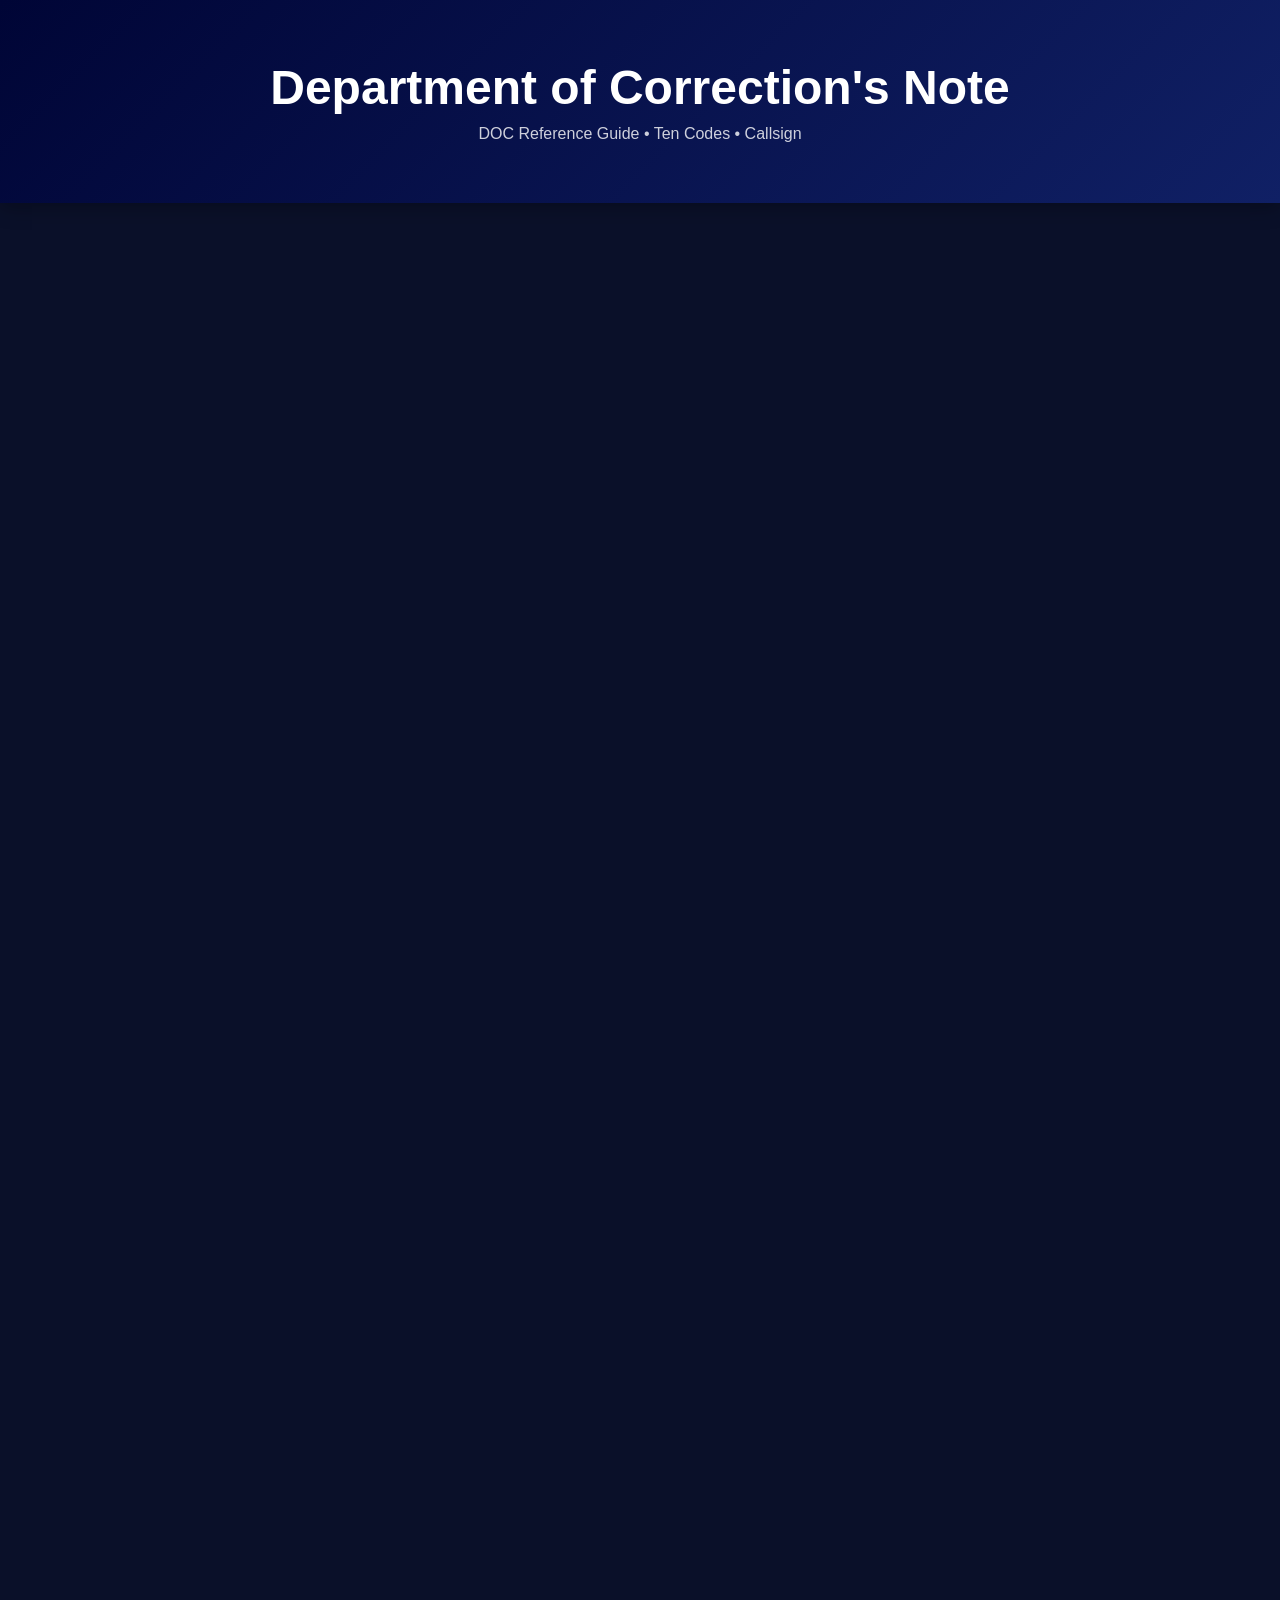
==== index.html @ 2e9ee2c3 "Revise callsigns and add communication guidelines Updated callsigns and added additional information" ====
<!DOCTYPE html>
<html lang="id">
<head>
<meta charset="UTF-8">
<meta name="viewport" content="width=device-width, initial-scale=1.0">
<title>Department of Correction's Note</title>

<link rel="stylesheet" href="style.css">
</head>

<body>

<header>
    <h1>Department of Correction's Note</h1>
    <p class="subtitle">DOC Reference Guide • Ten Codes • Callsign</p>
</header>

<div class="container">

<div class="card">
<h2>Miranda Rights</h2>
<p>"You have the right to remain silent. Anything you say can and will be used against you in the court of law. You have the right to an attorney. If you cannot afford one, one will be provided for you."</p>
</div>

<div class="card">
<h2>Ten Codes</h2>
<div class="grid">
<div class="code">10-1<br>Meet me at __</div>
<div class="code">10-2<br>Good Signal</div>
<div class="code">10-3<br>Stop Transmitting</div>
<div class="code">10-4<br>Roger That (OK)</div>
<div class="code">10-7<br>Out of Service</div>
<div class="code">10-8<br>In Service</div>
<div class="code">10-9<br>Repeat</div>
<div class="code">10-10<br>Fight in Progress</div>
<div class="code">10-12<br>Standby</div>
<div class="code">10-13A<br>Officer Down (Emergency)</div>
<div class="code">10-13B<br>Officer Down (Non-Emergency)</div>
<div class="code">10-14<br>EMS Down</div>
<div class="code">10-18<br>Quickly</div>
<div class="code">10-20<br>Location</div>
<div class="code">10-22<br>Cancel</div>
<div class="code">10-23<br>Arriving on Location</div>
<div class="code">10-28<br>Info Plate</div>
<div class="code">10-29<br>Checking Criminal Records</div>
<div class="code">10-31A<br>Crime in Progress (House Robbery)</div>
<div class="code">10-31B<br>Crime in Progress (Store Robbery)</div>
<div class="code">10-32<br>Man with Firearms</div>
<div class="code">10-34<br>Suspicious Behaviour (Narcotics)</div>
<div class="code">10-37<br>Suspicious Vehicle (Investigation)</div>
<div class="code">10-38<br>Stopping Suspicious Vehicle (Felony)</div>
<div class="code">10-41<br>On Duty</div>
<div class="code">10-42<br>Off Duty</div>
<div class="code">10-45<br>Illegal Hunting</div>
<div class="code">10-47<br>Injured Person</div>
<div class="code">10-50<br>Accident</div>
<div class="code">10-52<br>EMS Needed</div>
<div class="code">10-55<br>Traffic Stop</div>
<div class="code">10-57<br>Chase in Progress</div>
<div class="code">10-60<br>Vehicle Description</div>
<div class="code">10-61<br>Suspect Description</div>
<div class="code">10-70<br>Fire in Progress</div>
<div class="code">10-71<br>Shots Fired</div>
<div class="code">10-74<br>Negative</div>
<div class="code">10-76<br>En Route __</div>
<div class="code">10-77<br>Need Assistance (Not Emergency)</div>
<div class="code">10-78<br>Need Assistance (Emergency)</div>
<div class="code">10-80<br>Officer in Danger, can't respond</div>
<div class="code">10-89<br>Bomb Threat</div>
<div class="code">10-90<br>Robbery in Progress (Bank/Jewel)</div>
<div class="code">10-94<br>Drag Racing in Progress</div>
<div class="code">10-95<br>Prisoner / Subject in Custody</div>
<div class="code">10-97<br>Unauthorized Access</div>
<div class="code">10-98<br>Jailbreak</div>
<div class="code">10-99<br>Clearing Off</div>
</div>
</div>

<div class="card">
<h2>Response Codes</h2>
<ul>
<li>Code 1 — Non-emergency</li>
<li>Code 2 — Lights only</li>
<li>Code 3 — Lights & Sirens</li>
<li>Code 4 — Situation under control</li>
<li>Code 6 — Investigating on foot</li>
<li>Code 7 — Meal Break</li>
</ul>
</div>

<div class="card">
<h2>Callsign System</h2>
<ul>
<li>STAFF — High Command</li>
<li>VICTOR — Command</li>
<li>ALFA — Solo Unit</li>
<li>BRAVO — Partner Unit</li>
<li>HENRY — Interceptor</li>
<li>MARY — Motorcycle</li>
<li>HOUND — Correctional Emergency Response Team</li>
<li>RHINO — Bulletproof/Baricade Unit</li>
<li>HAWK — Helicopter Unit</li>
<li>HIPPO — Prison Bus</li>
<h3>Pastikan seluruh komunikasi radio menggunakan callsign anggota dengan pangkat tertinggi yang berada di dalam fleet.</h3>
</ul>
</div>
    
<div class="card">
<h2>How to Use 10-Codes / Response Codes on Radio</h2>

<h3>Pick up Request</h3>
<div class="code">
<li>Dispatch, 41-Bravo-151, 10-76 MRPD picking up 2 95 at Alta HQ with code 2, ETA 5 minutes. stand by for updates.</li>
<li>Dispatch, 41-Bravo-151, merging to radio for prisoner pickup.</li>
<li>Dispatch, 41-Bravo-151, 23 at MRPD. Beginning prisoner transfer process.</li>
<li>Dispatch, 41-Bravo-151, 95 received, departing from MRPD, 76 BB, ETA 5 minutes. stand by for updates.</li>
</div>

<h3>Escorting Prisoners to Bolingbroke</h3>
<div class="code">
Dispatch, 41-Bravo-151, 10-76 BB escorting 2 95 at Alta HQ with code 3, ETA 5 minutes. stand by for updates.
</div>

<h3>High Risk Transport</h3>
<div class="code">
<li>Dispatch, 44-Bravo-034, 76 DOJ escorting 1 high-risk 95. Requesting secondary unit.</li>
<li>Dispatch, 44-Bravo-034, transporting 3 95 to BB. Code 3 response.</li>
<li>Dispatch, 44-Bravo-034, convoy established. 76 BB with 8 95, stand by.</li>
</div>

<h3>Transport Delay</h3>
<div class="code">
<li>Dispatch, 42-Bravo-031, 77 on Route 13. Vehicle issue, transport delayed.</li>
<li>Dispatch, 42-Bravo-031, traffic congestion on Olympic Freeway. Updated ETA 15 minutes to BB.</li>
<li>Dispatch, 42-Bravo-031, stopping for prisoner welfare check. Standby future update.</li>
</div>

<h3>Emergency</h3>
<div class="code">
<li>Dispatch, 41-Bravo-151, 78. Prisoner disturbance inside transport vehicle.</li>
<li>Dispatch, 41-Bravo-151, 78 at Route 68. Immediate assistance required.</li>
<li>Dispatch, 41-Bravo-151, 71. Shots fired at transport unit.</li>
<li>Dispatch, 41-Bravo-151, 13A. Officer down. Requesting Code 3 response.</li>
</div>

<h3>Preferred Update Structure</h3>
<ul>
<li><strong>Action</strong> — heading / belok kiri / belok kanan</li>
<li><strong>Direction</strong> — North / South / East / West</li>
<li><strong>Street Name</strong> — lokasi atau jalur</li>
<li><strong>Additional Information</strong> — landmark, lalu lintas, deskripsi suspect</li>
</ul>

<div class="code">
Heading West on Vespucci Blvd, taking left at intersection, heading South on San Andreas Ave. Light traffic, occupied by 2 suspects.
</div>

<h3>Pastikan seluruh komunikasi radio menggunakan callsign anggota dengan pangkat tertinggi yang berada di dalam fleet.</h3>
</div>

<div class="card">
<h2>Escorting Roles</h2>
<ul>
<li>Primary Unit</li>
<li>Secondary Unit</li>
</ul>
</div>

<div class="card">
<h2>Incident Commander</h2>
<blockquote>
Seorang IC harus tegas, sigap, menguasai situasi, berani mengambil keputusan, dan tidak takut menegur. IC bukan sekadar role, tapi tanggung jawab penuh atas jalannya sebuah insiden.
</blockquote>
</div>


<script src="script.js"></script>

</body>
</html>
---- style.css ----
*{
    margin:0;
    padding:0;
    box-sizing:border-box;
}

:root{
    --primary:#000536;
    --secondary:#102065;
    --card:rgba(255,255,255,.06);
    --card-hover:rgba(255,255,255,.09);
    --code:#111a44;
    --accent:#8fb3ff;
}

body{
    background:#0a1029;
    color:#fff;
    font-family:Segoe UI,Arial,sans-serif;
    min-height:100vh;
}

header{
    padding:60px 20px;
    text-align:center;
    background:linear-gradient(135deg,var(--primary),var(--secondary));
    box-shadow:0 4px 20px rgba(0,0,0,.3);
}

h1{
    font-size:48px;
    margin-bottom:10px;
}

.subtitle{
    opacity:.8;
}

.container{
    max-width:1100px;
    margin:auto;
    padding:30px;
}

.card{
    background:var(--card);
    backdrop-filter:blur(8px);
    border-radius:16px;
    padding:20px;
    margin-bottom:20px;
    transition:.3s ease;
    border:1px solid rgba(255,255,255,.05);
}

.card:hover{
    transform:translateY(-3px);
    background:var(--card-hover);
}

.card h2{
    margin-bottom:15px;
    color:white;
}

.grid{
    display:grid;
    grid-template-columns:repeat(auto-fit,minmax(220px,1fr));
    gap:15px;
}

.code{
    background:var(--code);
    padding:12px;
    border-radius:10px;
    transition:.2s;
    cursor:pointer;
}

.code:hover{
    transform:scale(1.03);
    background:#172868;
}

blockquote{
    border-left:4px solid #4d7cff;
    padding-left:15px;
    opacity:.9;
}

h3{
    color:var(--accent);
    margin-top:10px;
    margin-bottom:10px;
}

.card ul{
    line-height:1.8;
    padding-left:20px;
}

::-webkit-scrollbar{
    width:10px;
}

::-webkit-scrollbar-thumb{
    background:#2847c7;
    border-radius:20px;
}

::-webkit-scrollbar-track{
    background:#09102a;
}

@media(max-width:768px){

    h1{
        font-size:32px;
    }

    .container{
        padding:15px;
    }

    .grid{
        grid-template-columns:1fr;
    }

}
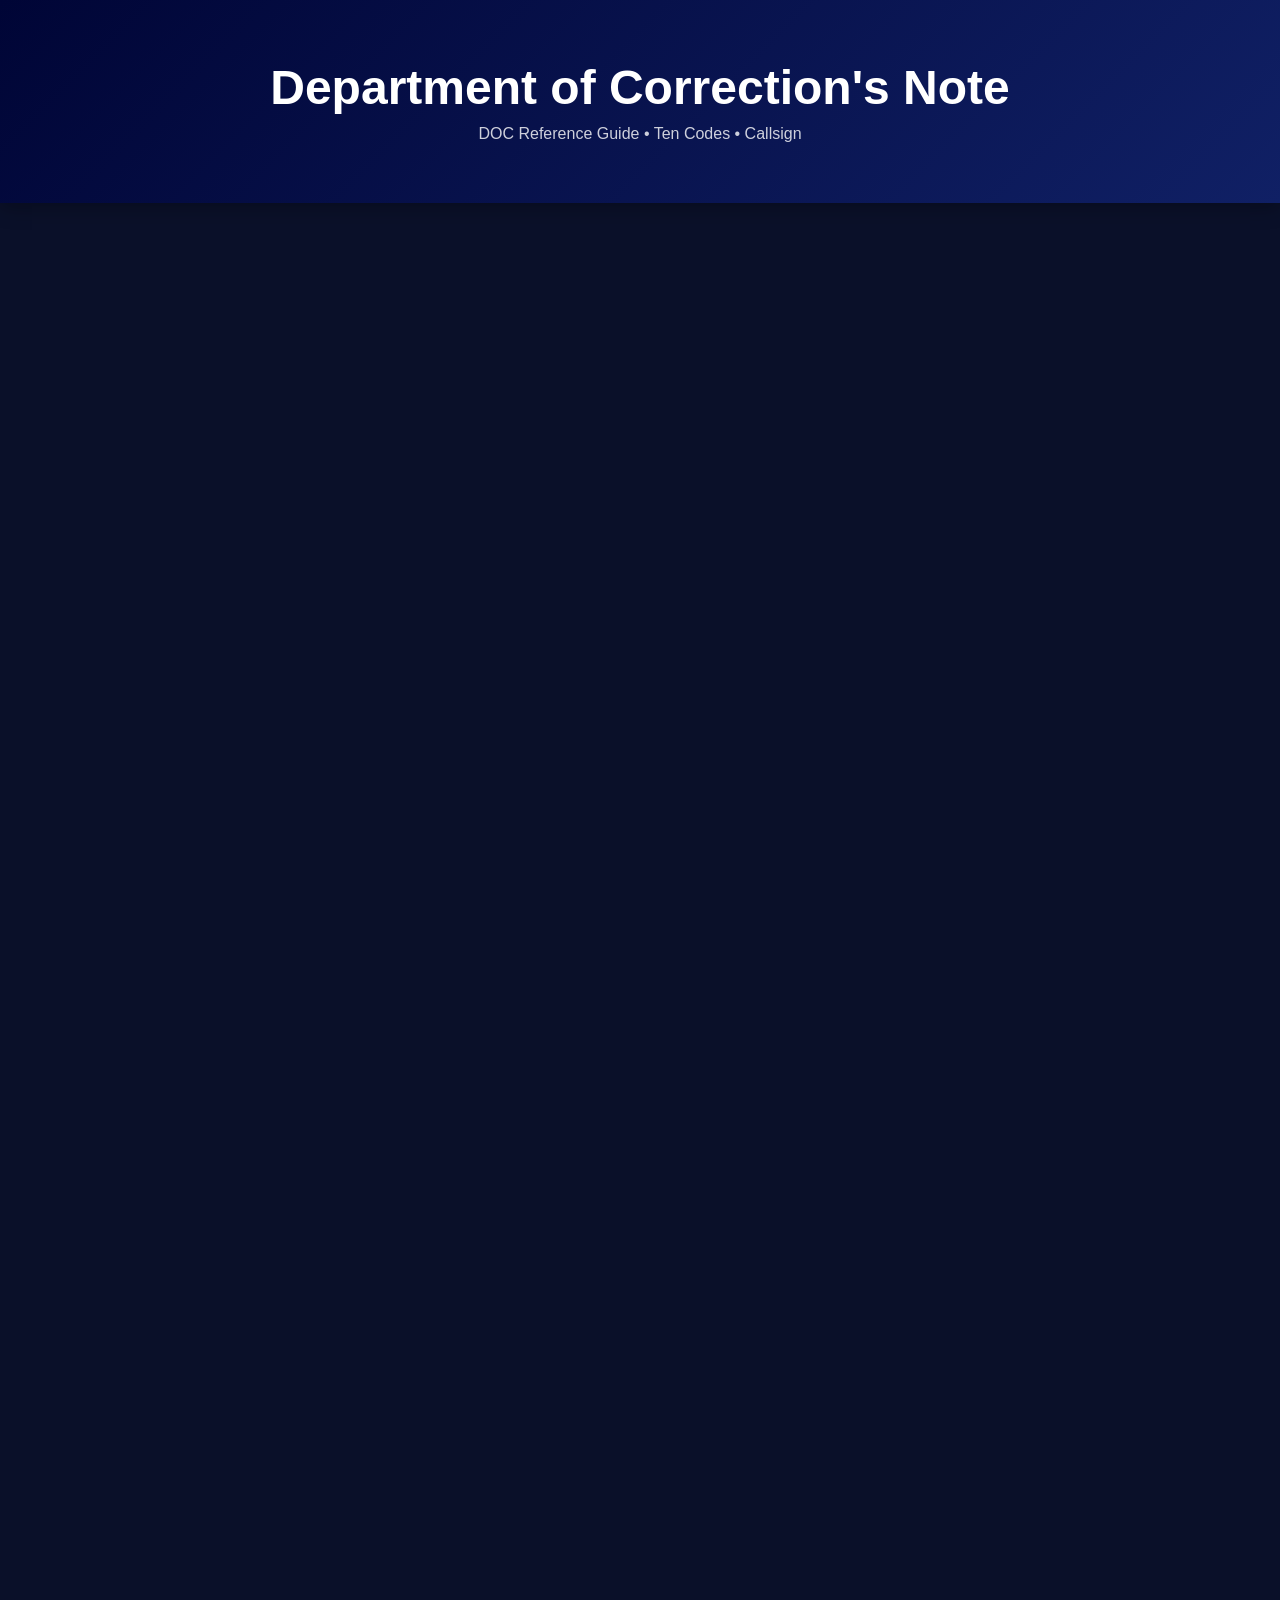
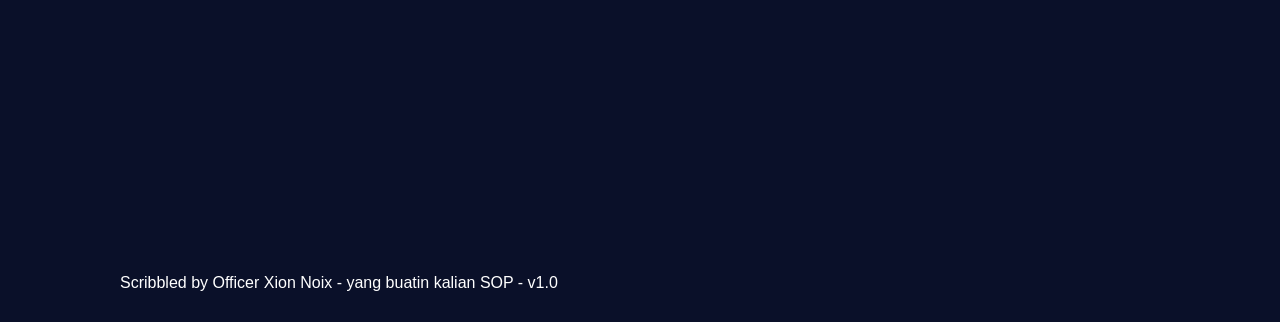
==== commit 3ad505fc: "Add footer with version information to index.html" ====
--- a/index.html
+++ b/index.html
@@ -110,7 +110,7 @@
 
 <h3>Pick up Request</h3>
 <div class="code">
-<li>Dispatch, 41-Bravo-151, 10-76 MRPD picking up 2 95 at Alta HQ with code 2, ETA 5 minutes. stand by for updates.</li>
+<li>Dispatch, 41-Bravo-151, 76 MRPD picking up 2 95 at Alta HQ with code 2, ETA 5 minutes. stand by for updates.</li>
 <li>Dispatch, 41-Bravo-151, merging to radio for prisoner pickup.</li>
 <li>Dispatch, 41-Bravo-151, 23 at MRPD. Beginning prisoner transfer process.</li>
 <li>Dispatch, 41-Bravo-151, 95 received, departing from MRPD, 76 BB, ETA 5 minutes. stand by for updates.</li>
@@ -118,7 +118,7 @@
 
 <h3>Escorting Prisoners to Bolingbroke</h3>
 <div class="code">
-Dispatch, 41-Bravo-151, 10-76 BB escorting 2 95 at Alta HQ with code 3, ETA 5 minutes. stand by for updates.
+Dispatch, 41-Bravo-151, 76 BB escorting 2 95 at Alta HQ with code 3, ETA 5 minutes. stand by for updates.
 </div>
 
 <h3>High Risk Transport</h3>
@@ -177,4 +177,11 @@
 <script src="script.js"></script>
 
 </body>
+    
+<footer class="footer">
+    <p>
+        Scribbled by Officer Xion Noix - yang buatin kalian SOP -
+        <span class="version">v1.0</span>
+    </p>
+</footer>
 </html>
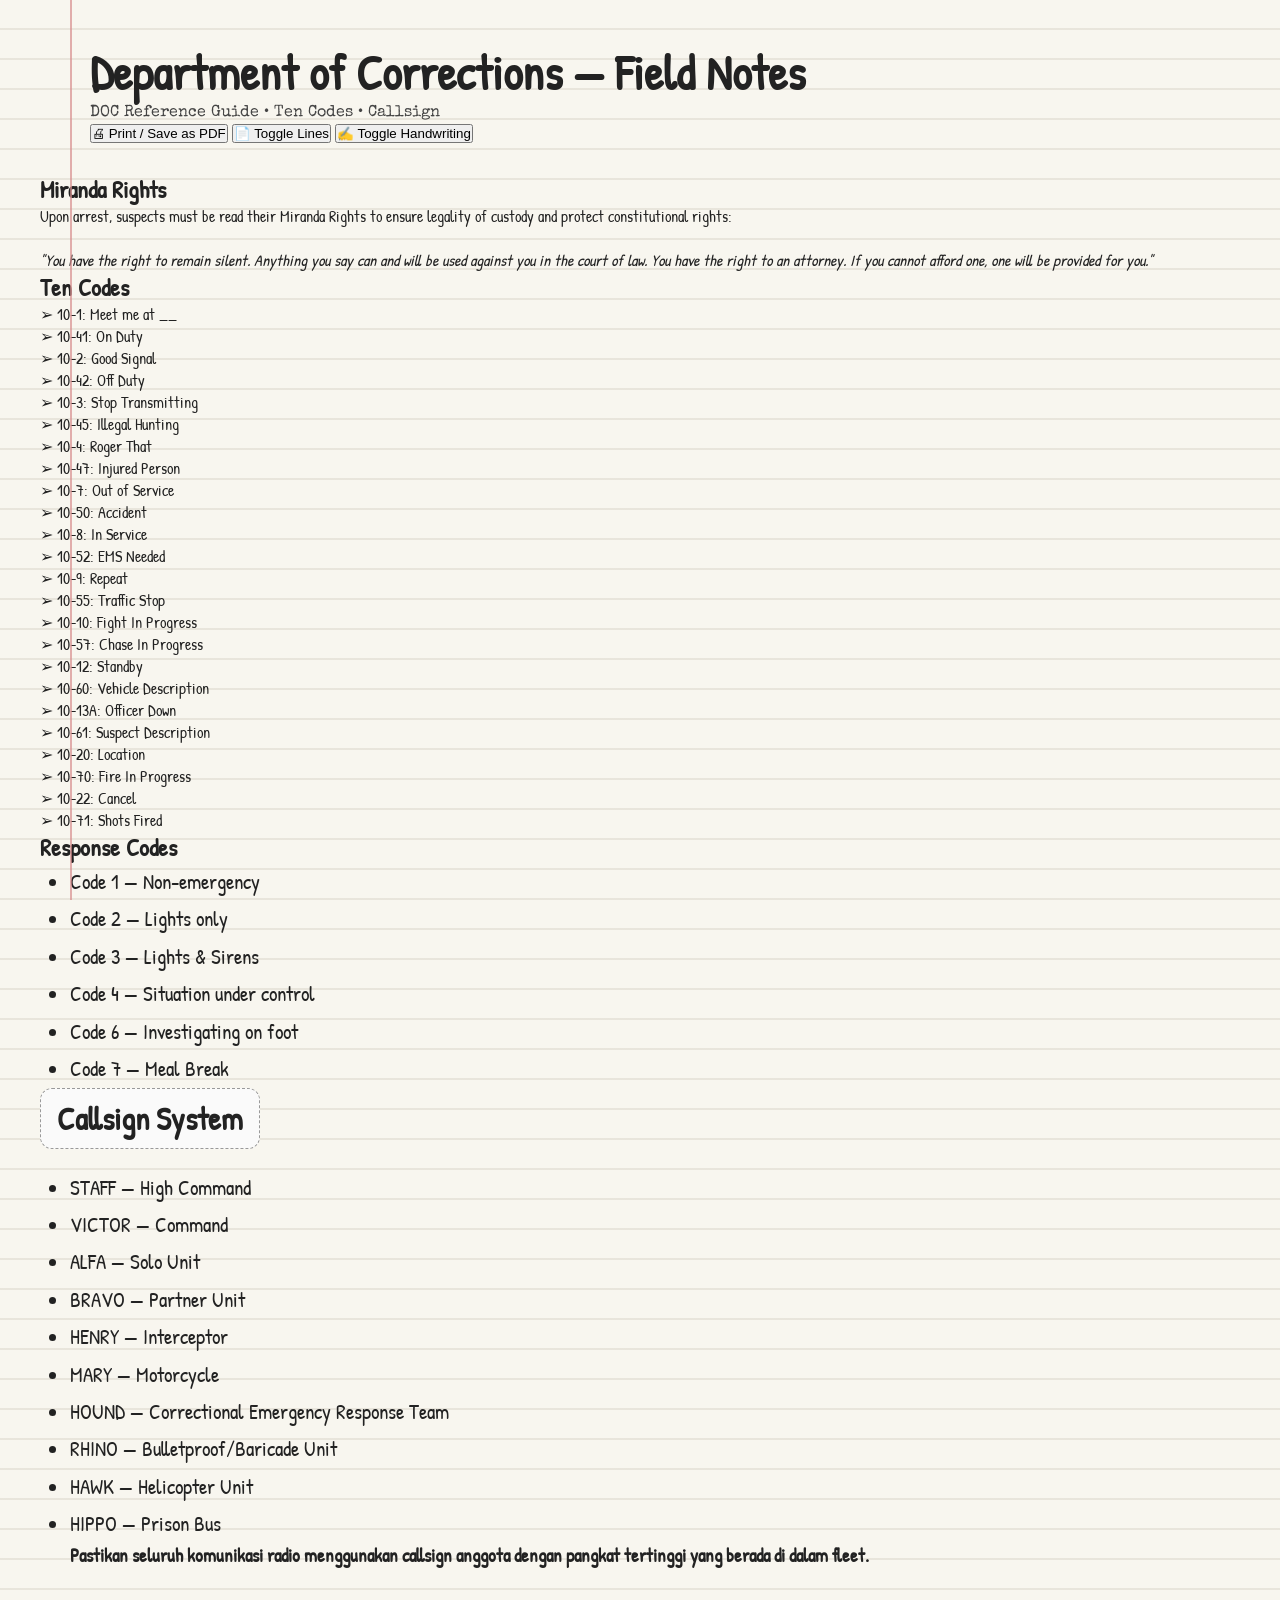
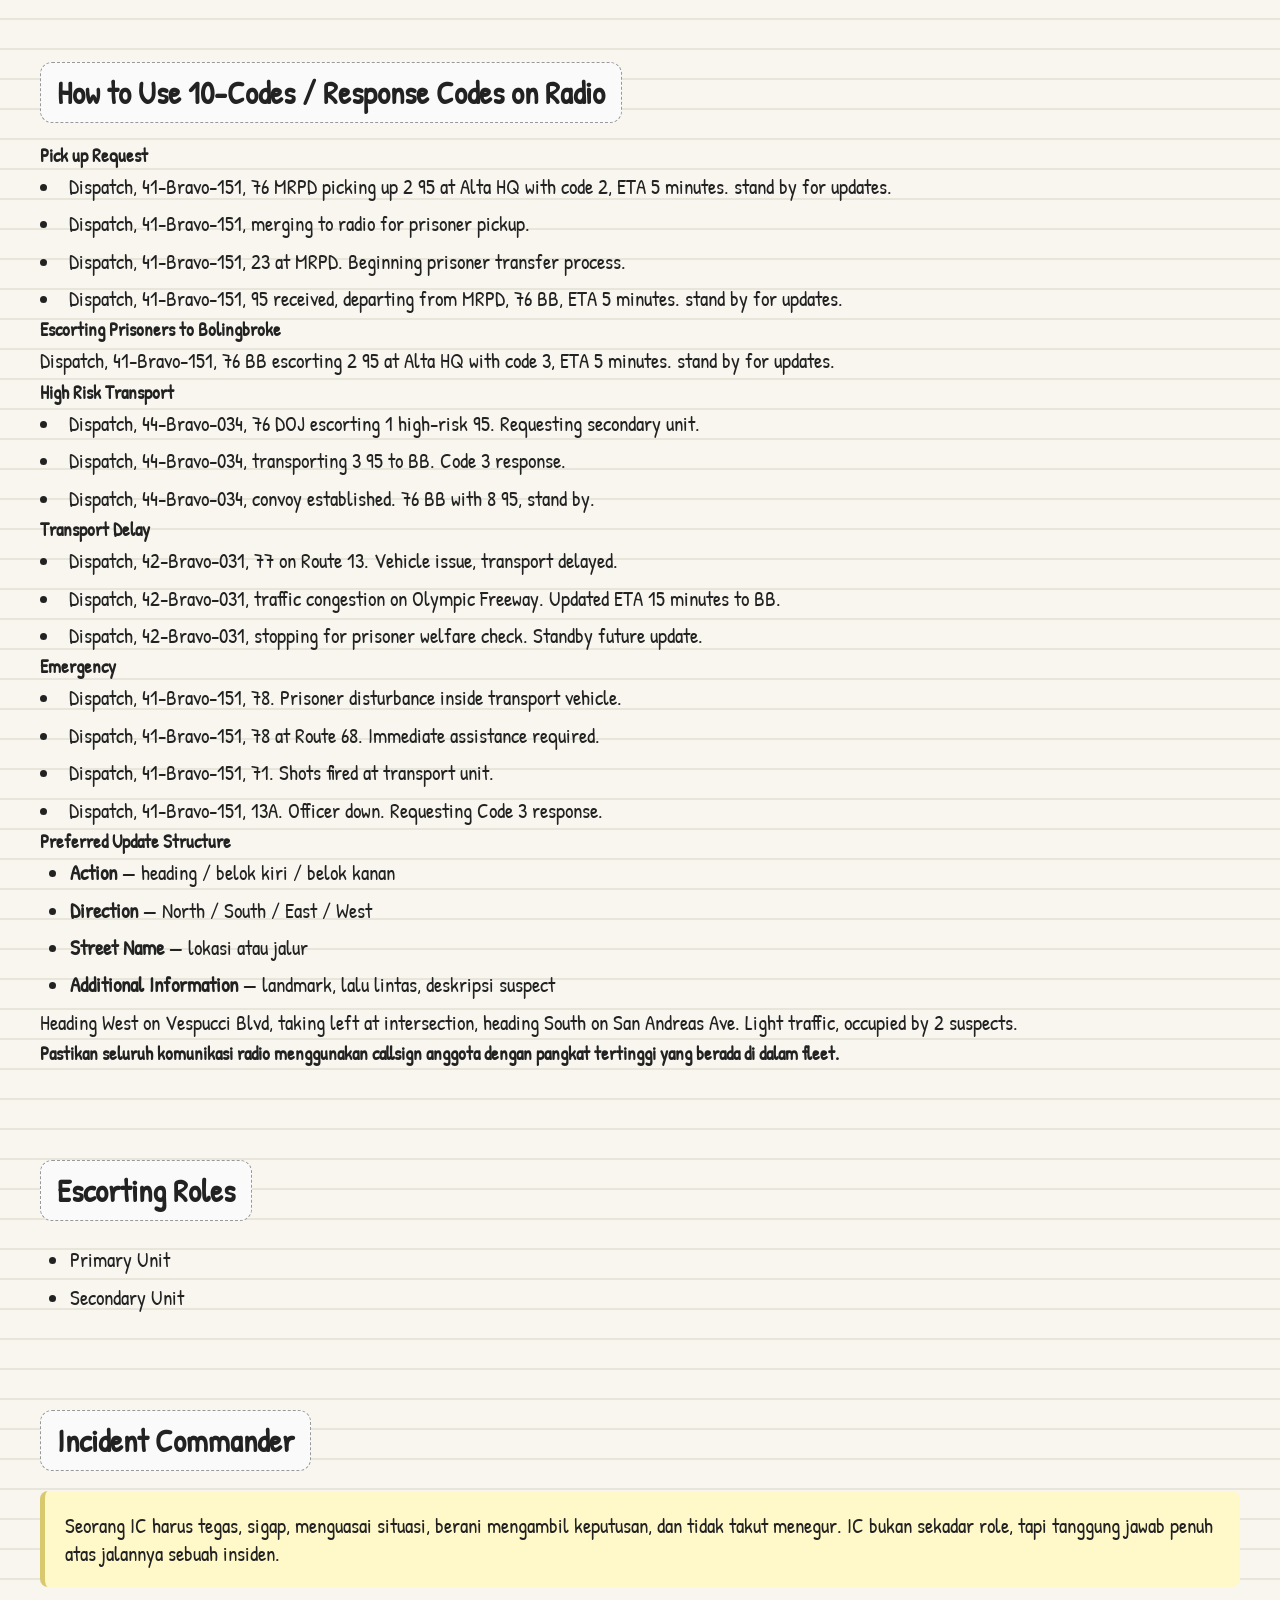
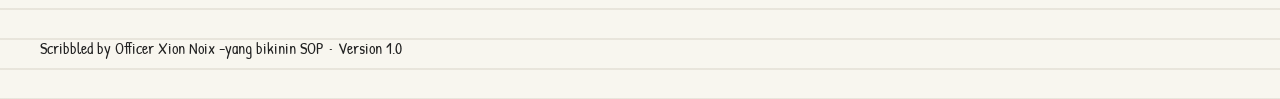
==== commit 37216779: "Update title and content for field notes" ====
--- a/index.html
+++ b/index.html
@@ -1,83 +1,121 @@
 <!DOCTYPE html>
-<html lang="id">
+<html lang="en">
 <head>
 <meta charset="UTF-8">
 <meta name="viewport" content="width=device-width, initial-scale=1.0">
-<title>Department of Correction's Note</title>
+
+<title>Department of Corrections Field Notes</title>
+
+<link rel="preconnect" href="https://fonts.googleapis.com">
+<link rel="preconnect" href="https://fonts.gstatic.com" crossorigin>
+
+<link href="https://fonts.googleapis.com/css2?family=Patrick+Hand&family=Special+Elite&display=swap" rel="stylesheet">
 
 <link rel="stylesheet" href="style.css">
 </head>
 
 <body>
 
+<div class="paper-hole"></div>
+
+<div class="paper">
+
 <header>
-    <h1>Department of Correction's Note</h1>
-    <p class="subtitle">DOC Reference Guide • Ten Codes • Callsign</p>
+
+<h1>Department of Corrections — Field Notes</h1>
+
+<p class="subtitle">
+DOC Reference Guide • Ten Codes • Callsign
+</p>
+
+<div class="toolbar">
+
+<button onclick="window.print()">
+🖨 Print / Save as PDF
+</button>
+
+<button id="toggleLines">
+📄 Toggle Lines
+</button>
+
+<button id="toggleFont">
+✍ Toggle Handwriting
+</button>
+
+</div>
+
 </header>
 
-<div class="container">
-
-<div class="card">
+<section class="section">
+
 <h2>Miranda Rights</h2>
-<p>"You have the right to remain silent. Anything you say can and will be used against you in the court of law. You have the right to an attorney. If you cannot afford one, one will be provided for you."</p>
-</div>
-
-<div class="card">
+
+<div class="sticky-note">
+
+<p>
+Upon arrest, suspects must be read their Miranda Rights to ensure legality of custody and protect constitutional rights:
+</p>
+
+<br>
+
+<em>
+"You have the right to remain silent. Anything you say can and will be used against you in the court of law. You have the right to an attorney. If you cannot afford one, one will be provided for you."
+</em>
+
+</div>
+
+</section>
+
+<section class="section">
+
 <h2>Ten Codes</h2>
-<div class="grid">
-<div class="code">10-1<br>Meet me at __</div>
-<div class="code">10-2<br>Good Signal</div>
-<div class="code">10-3<br>Stop Transmitting</div>
-<div class="code">10-4<br>Roger That (OK)</div>
-<div class="code">10-7<br>Out of Service</div>
-<div class="code">10-8<br>In Service</div>
-<div class="code">10-9<br>Repeat</div>
-<div class="code">10-10<br>Fight in Progress</div>
-<div class="code">10-12<br>Standby</div>
-<div class="code">10-13A<br>Officer Down (Emergency)</div>
-<div class="code">10-13B<br>Officer Down (Non-Emergency)</div>
-<div class="code">10-14<br>EMS Down</div>
-<div class="code">10-18<br>Quickly</div>
-<div class="code">10-20<br>Location</div>
-<div class="code">10-22<br>Cancel</div>
-<div class="code">10-23<br>Arriving on Location</div>
-<div class="code">10-28<br>Info Plate</div>
-<div class="code">10-29<br>Checking Criminal Records</div>
-<div class="code">10-31A<br>Crime in Progress (House Robbery)</div>
-<div class="code">10-31B<br>Crime in Progress (Store Robbery)</div>
-<div class="code">10-32<br>Man with Firearms</div>
-<div class="code">10-34<br>Suspicious Behaviour (Narcotics)</div>
-<div class="code">10-37<br>Suspicious Vehicle (Investigation)</div>
-<div class="code">10-38<br>Stopping Suspicious Vehicle (Felony)</div>
-<div class="code">10-41<br>On Duty</div>
-<div class="code">10-42<br>Off Duty</div>
-<div class="code">10-45<br>Illegal Hunting</div>
-<div class="code">10-47<br>Injured Person</div>
-<div class="code">10-50<br>Accident</div>
-<div class="code">10-52<br>EMS Needed</div>
-<div class="code">10-55<br>Traffic Stop</div>
-<div class="code">10-57<br>Chase in Progress</div>
-<div class="code">10-60<br>Vehicle Description</div>
-<div class="code">10-61<br>Suspect Description</div>
-<div class="code">10-70<br>Fire in Progress</div>
-<div class="code">10-71<br>Shots Fired</div>
-<div class="code">10-74<br>Negative</div>
-<div class="code">10-76<br>En Route __</div>
-<div class="code">10-77<br>Need Assistance (Not Emergency)</div>
-<div class="code">10-78<br>Need Assistance (Emergency)</div>
-<div class="code">10-80<br>Officer in Danger, can't respond</div>
-<div class="code">10-89<br>Bomb Threat</div>
-<div class="code">10-90<br>Robbery in Progress (Bank/Jewel)</div>
-<div class="code">10-94<br>Drag Racing in Progress</div>
-<div class="code">10-95<br>Prisoner / Subject in Custody</div>
-<div class="code">10-97<br>Unauthorized Access</div>
-<div class="code">10-98<br>Jailbreak</div>
-<div class="code">10-99<br>Clearing Off</div>
-</div>
-</div>
-
-<div class="card">
+
+<div class="codes">
+
+<div>➢ 10-1: Meet me at __</div>
+<div>➢ 10-41: On Duty</div>
+
+<div>➢ 10-2: Good Signal</div>
+<div>➢ 10-42: Off Duty</div>
+
+<div>➢ 10-3: Stop Transmitting</div>
+<div>➢ 10-45: Illegal Hunting</div>
+
+<div>➢ 10-4: Roger That</div>
+<div>➢ 10-47: Injured Person</div>
+
+<div>➢ 10-7: Out of Service</div>
+<div>➢ 10-50: Accident</div>
+
+<div>➢ 10-8: In Service</div>
+<div>➢ 10-52: EMS Needed</div>
+
+<div>➢ 10-9: Repeat</div>
+<div>➢ 10-55: Traffic Stop</div>
+
+<div>➢ 10-10: Fight In Progress</div>
+<div>➢ 10-57: Chase In Progress</div>
+
+<div>➢ 10-12: Standby</div>
+<div>➢ 10-60: Vehicle Description</div>
+
+<div>➢ 10-13A: Officer Down</div>
+<div>➢ 10-61: Suspect Description</div>
+
+<div>➢ 10-20: Location</div>
+<div>➢ 10-70: Fire In Progress</div>
+
+<div>➢ 10-22: Cancel</div>
+<div>➢ 10-71: Shots Fired</div>
+
+</div>
+
+</section>
+
+<section class="section">
+
 <h2>Response Codes</h2>
+
 <ul>
 <li>Code 1 — Non-emergency</li>
 <li>Code 2 — Lights only</li>
@@ -86,7 +124,8 @@
 <li>Code 6 — Investigating on foot</li>
 <li>Code 7 — Meal Break</li>
 </ul>
-</div>
+
+</section>
 
 <div class="card">
 <h2>Callsign System</h2>
@@ -104,10 +143,14 @@
 <h3>Pastikan seluruh komunikasi radio menggunakan callsign anggota dengan pangkat tertinggi yang berada di dalam fleet.</h3>
 </ul>
 </div>
+
+<br>
+<br>
     
 <div class="card">
 <h2>How to Use 10-Codes / Response Codes on Radio</h2>
 
+<div class="sticky-note">
 <h3>Pick up Request</h3>
 <div class="code">
 <li>Dispatch, 41-Bravo-151, 76 MRPD picking up 2 95 at Alta HQ with code 2, ETA 5 minutes. stand by for updates.</li>
@@ -157,6 +200,10 @@
 
 <h3>Pastikan seluruh komunikasi radio menggunakan callsign anggota dengan pangkat tertinggi yang berada di dalam fleet.</h3>
 </div>
+</div>
+
+<br>
+<br>
 
 <div class="card">
 <h2>Escorting Roles</h2>
@@ -166,22 +213,27 @@
 </ul>
 </div>
 
+<br>
+<br>
+
 <div class="card">
 <h2>Incident Commander</h2>
+<div class="sticky-note">
 <blockquote>
 Seorang IC harus tegas, sigap, menguasai situasi, berani mengambil keputusan, dan tidak takut menegur. IC bukan sekadar role, tapi tanggung jawab penuh atas jalannya sebuah insiden.
 </blockquote>
 </div>
-
+</div>
+
+<footer>
+
+Scribbled by Officer Xion Noix -yang bikinin SOP • Version 1.0
+
+</footer>
+
+</div>
 
 <script src="script.js"></script>
 
 </body>
-    
-<footer class="footer">
-    <p>
-        Scribbled by Officer Xion Noix - yang buatin kalian SOP -
-        <span class="version">v1.0</span>
-    </p>
-</footer>
 </html>
--- a/style.css
+++ b/style.css
@@ -1,128 +1,176 @@
+@import url('https://fonts.googleapis.com/css2?family=Patrick+Hand&family=Special+Elite&display=swap');
+
 *{
     margin:0;
     padding:0;
     box-sizing:border-box;
 }
 
-:root{
-    --primary:#000536;
-    --secondary:#102065;
-    --card:rgba(255,255,255,.06);
-    --card-hover:rgba(255,255,255,.09);
-    --code:#111a44;
-    --accent:#8fb3ff;
+body{
+    font-family:'Patrick Hand', cursive;
+    color:#222;
+    min-height:100vh;
+
+    /* Kertas buku */
+    background:
+        repeating-linear-gradient(
+            to bottom,
+            #f8f6ef 0px,
+            #f8f6ef 28px,
+            #d9d4c8 29px,
+            #f8f6ef 30px
+        );
+    padding:40px;
 }
 
-body{
-    background:#0a1029;
-    color:#fff;
-    font-family:Segoe UI,Arial,sans-serif;
-    min-height:100vh;
+/* Garis merah margin kiri */
+body::before{
+    content:"";
+    position:fixed;
+    top:0;
+    left:70px;
+    width:2px;
+    height:100%;
+    background:#d88f8f;
+    opacity:.7;
 }
 
 header{
-    padding:60px 20px;
-    text-align:center;
-    background:linear-gradient(135deg,var(--primary),var(--secondary));
-    box-shadow:0 4px 20px rgba(0,0,0,.3);
+    max-width:1100px;
+    margin:auto;
+    margin-bottom:30px;
 }
 
 h1{
-    font-size:48px;
-    margin-bottom:10px;
+    font-size:3rem;
+    font-weight:700;
+    color:#222;
 }
 
 .subtitle{
-    opacity:.8;
+    font-family:'Special Elite', monospace;
+    font-size:1rem;
+    color:#444;
 }
 
 .container{
     max-width:1100px;
     margin:auto;
-    padding:30px;
 }
 
-.card{
-    background:var(--card);
-    backdrop-filter:blur(8px);
-    border-radius:16px;
-    padding:20px;
+/* Judul Section */
+.card h2{
+    display:inline-block;
+    background:#fafafa;
+    border:1px dashed #999;
+    border-radius:12px;
+    padding:8px 16px;
     margin-bottom:20px;
-    transition:.3s ease;
-    border:1px solid rgba(255,255,255,.05);
+    font-size:2rem;
 }
 
-.card:hover{
-    transform:translateY(-3px);
-    background:var(--card-hover);
+/* Hilangkan card modern */
+.card{
+    background:transparent;
+    border:none;
+    margin-bottom:50px;
+    padding:0;
 }
 
-.card h2{
-    margin-bottom:15px;
-    color:white;
+/* Sticky note Miranda */
+.card:first-child p{
+    position:relative;
+    max-width:700px;
+    background:#f3e49a;
+    padding:30px;
+    border-radius:12px;
+    box-shadow:
+        0 4px 10px rgba(0,0,0,.15);
+    font-size:1.4rem;
 }
 
+.card:first-child p::before{
+    content:"";
+    position:absolute;
+    top:-10px;
+    left:20px;
+    width:70px;
+    height:28px;
+    background:#e8d98d;
+    transform:rotate(-5deg);
+}
+
+/* Ten Codes */
 .grid{
     display:grid;
-    grid-template-columns:repeat(auto-fit,minmax(220px,1fr));
-    gap:15px;
+    grid-template-columns:repeat(2,1fr);
+    gap:8px 80px;
 }
 
 .code{
-    background:var(--code);
-    padding:12px;
-    border-radius:10px;
-    transition:.2s;
-    cursor:pointer;
+    background:none;
+    border:none;
+    padding:0;
+    font-size:1.3rem;
+    line-height:1.8;
 }
 
-.code:hover{
-    transform:scale(1.03);
-    background:#172868;
+/* List */
+ul{
+    padding-left:30px;
 }
 
-blockquote{
-    border-left:4px solid #4d7cff;
-    padding-left:15px;
-    opacity:.9;
+li{
+    font-size:1.3rem;
+    line-height:1.8;
 }
 
-h3{
-    color:var(--accent);
-    margin-top:10px;
-    margin-bottom:10px;
+/* Quote */
+blockquote{
+    background:#fff8c9;
+    padding:20px;
+    border-left:5px solid #d8c96f;
+    border-radius:8px;
+    font-size:1.3rem;
 }
 
-.card ul{
-    line-height:1.8;
-    padding-left:20px;
+/* Footer */
+.footer{
+    margin-top:60px;
+    text-align:center;
+    color:#666;
+    font-family:'Special Elite', monospace;
+    padding:20px;
 }
 
-::-webkit-scrollbar{
-    width:10px;
+/* Animasi */
+.card{
+    opacity:0;
+    transform:translateY(20px);
+    transition:.5s ease;
 }
 
-::-webkit-scrollbar-thumb{
-    background:#2847c7;
-    border-radius:20px;
-}
-
-::-webkit-scrollbar-track{
-    background:#09102a;
+.card.show{
+    opacity:1;
+    transform:translateY(0);
 }
 
 @media(max-width:768px){
 
-    h1{
-        font-size:32px;
+    body{
+        padding:20px;
     }
 
-    .container{
-        padding:15px;
+    body::before{
+        left:35px;
+    }
+
+    h1{
+        font-size:2rem;
     }
 
     .grid{
         grid-template-columns:1fr;
+        gap:10px;
     }
-
-}+}
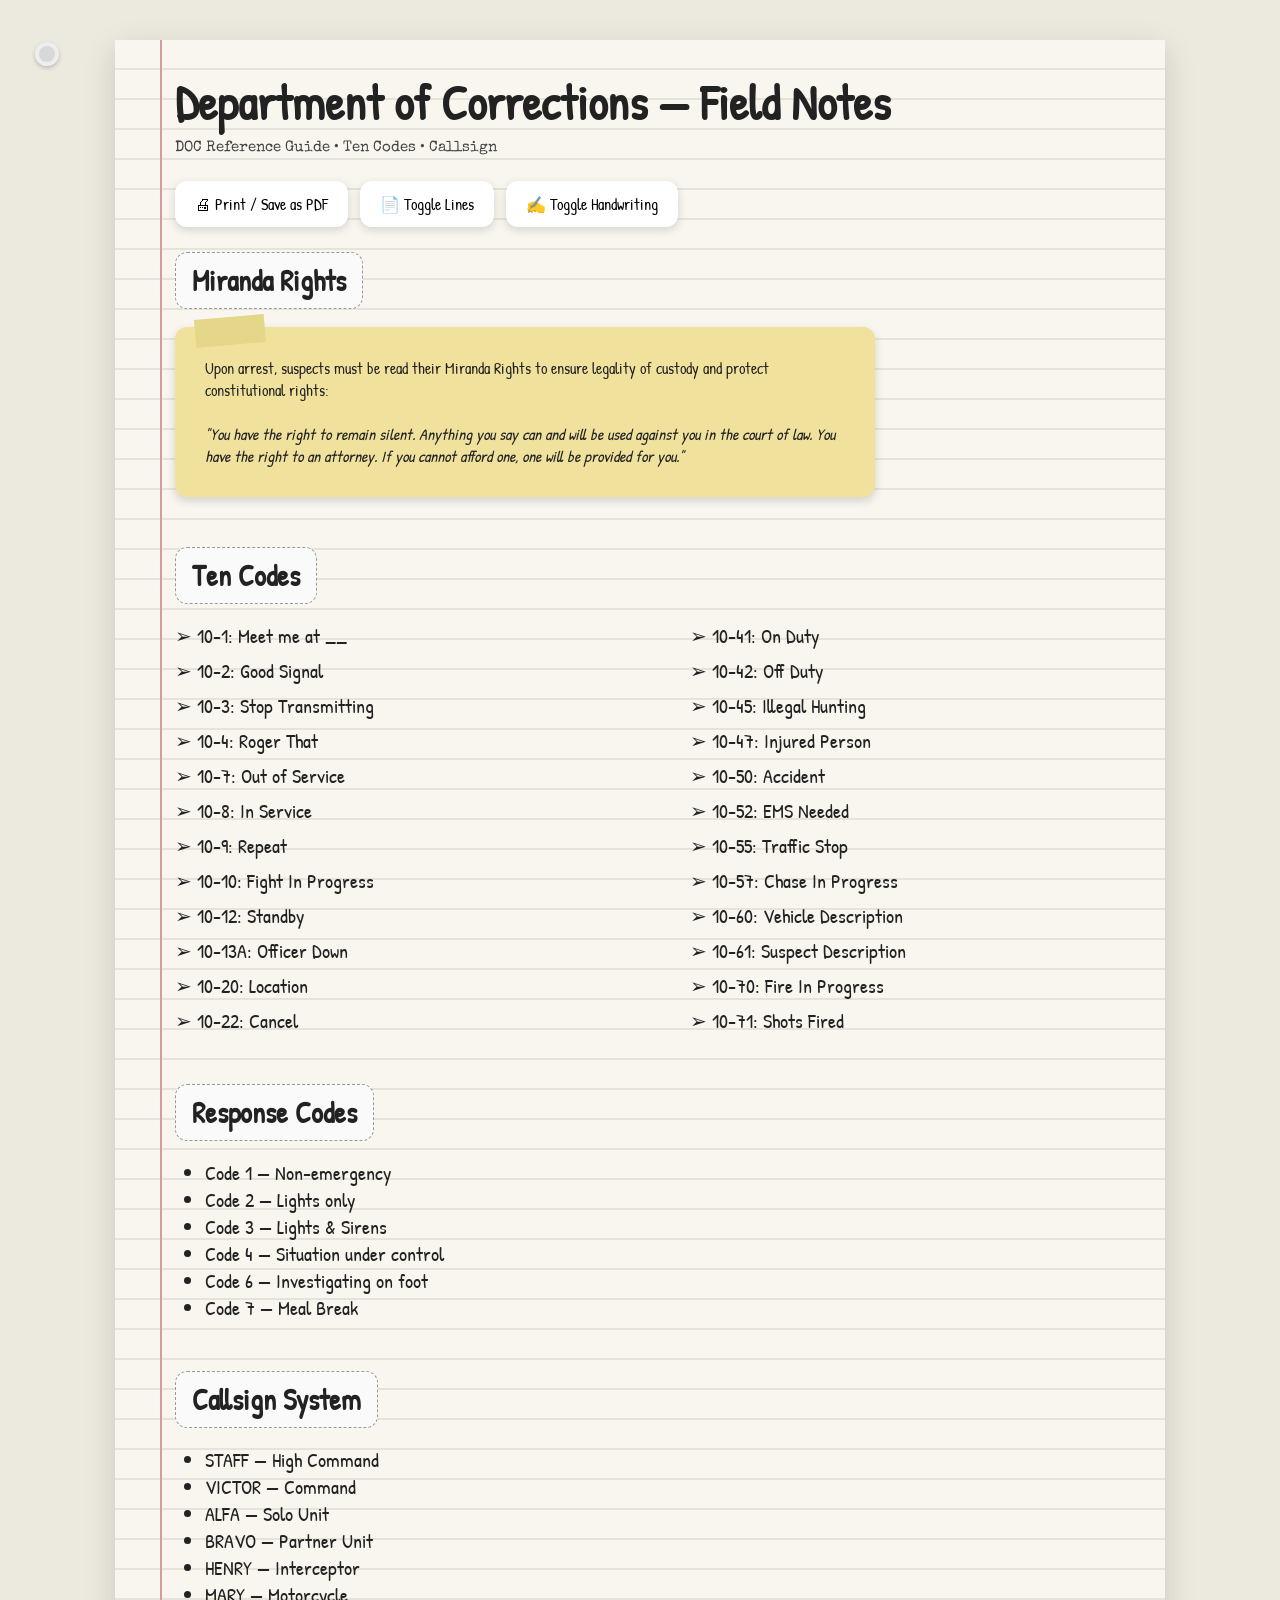
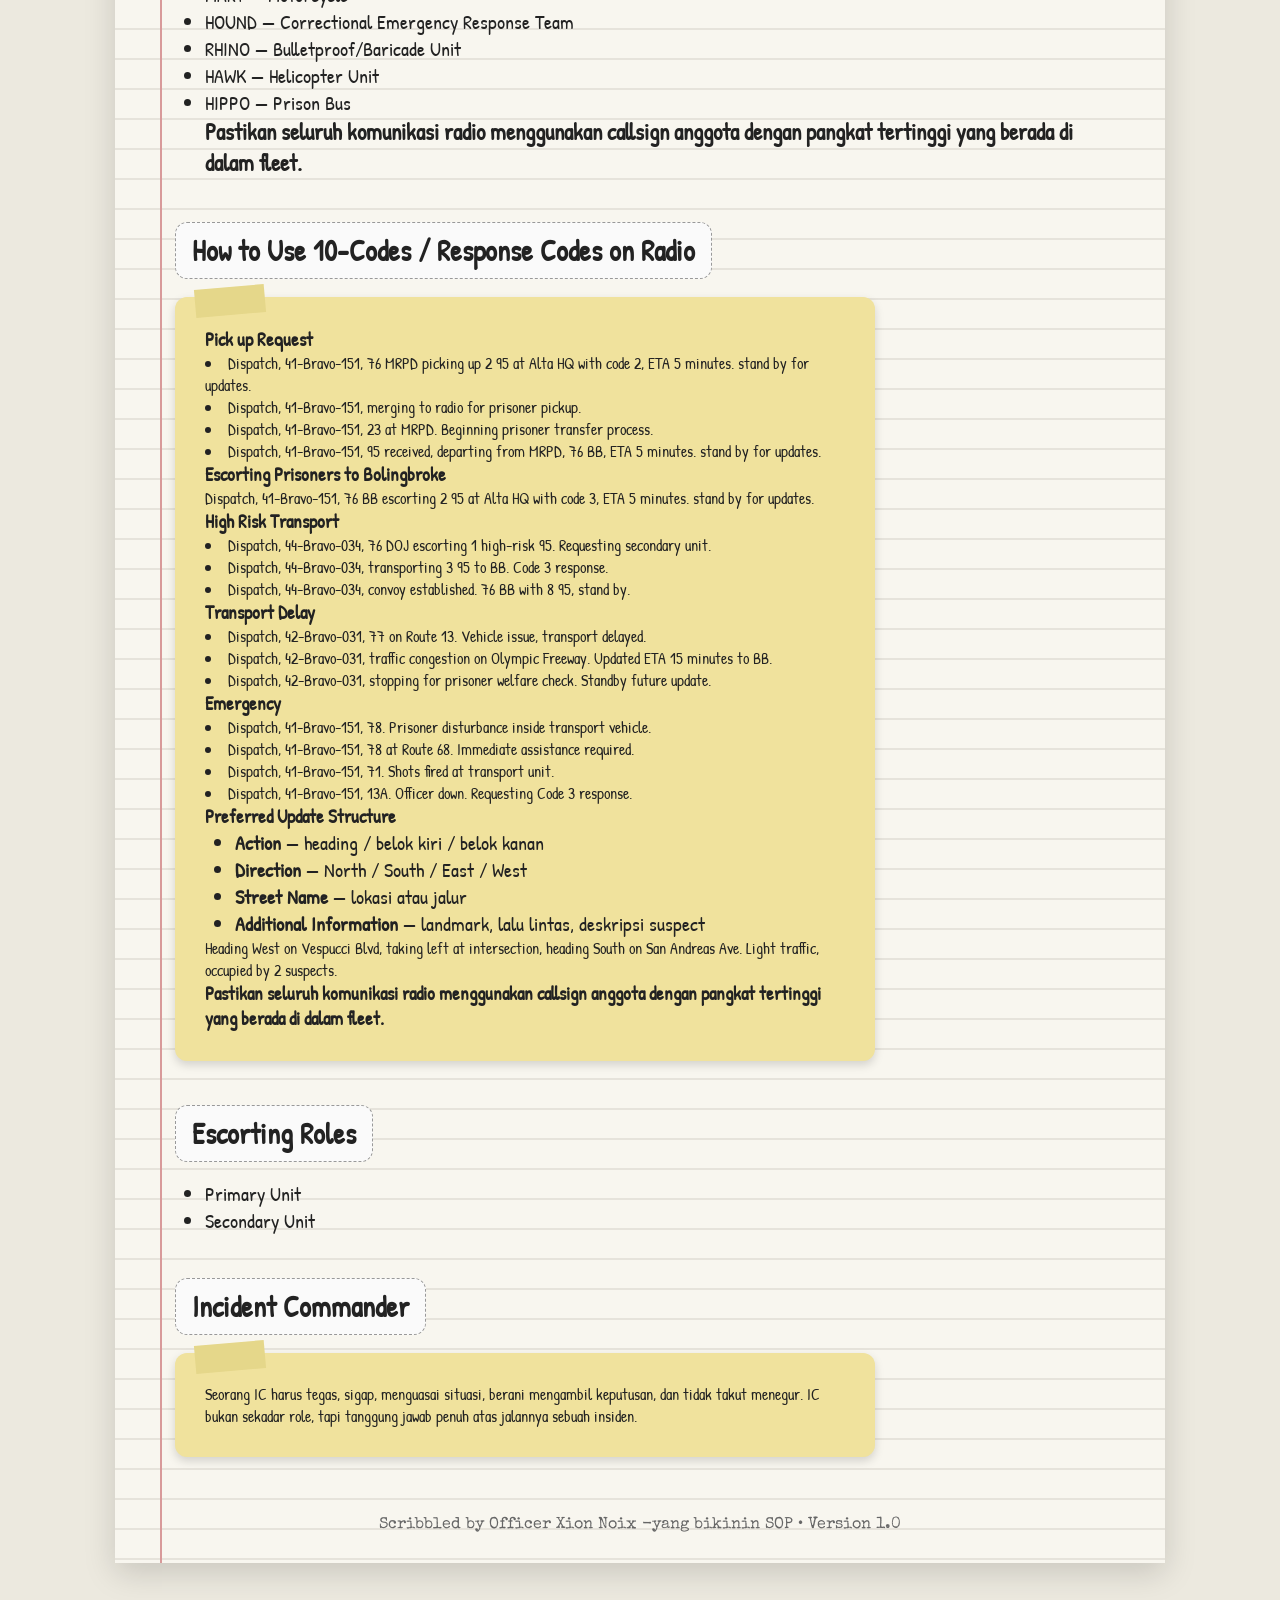
==== commit 70c2c561: "Remove unnecessary whitespace in index.html" ====
--- a/index.html
+++ b/index.html
@@ -3,7 +3,6 @@
 <head>
 <meta charset="UTF-8">
 <meta name="viewport" content="width=device-width, initial-scale=1.0">
-
 <title>Department of Corrections Field Notes</title>
 
 <link rel="preconnect" href="https://fonts.googleapis.com">
@@ -15,13 +14,9 @@
 </head>
 
 <body>
-
 <div class="paper-hole"></div>
-
 <div class="paper">
-
 <header>
-
 <h1>Department of Corrections — Field Notes</h1>
 
 <p class="subtitle">
--- a/style.css
+++ b/style.css
@@ -1,176 +1,188 @@
 @import url('https://fonts.googleapis.com/css2?family=Patrick+Hand&family=Special+Elite&display=swap');
 
 *{
-    margin:0;
-    padding:0;
-    box-sizing:border-box;
+margin:0;
+padding:0;
+box-sizing:border-box;
 }
 
 body{
-    font-family:'Patrick Hand', cursive;
-    color:#222;
-    min-height:100vh;
-
-    /* Kertas buku */
-    background:
-        repeating-linear-gradient(
-            to bottom,
-            #f8f6ef 0px,
-            #f8f6ef 28px,
-            #d9d4c8 29px,
-            #f8f6ef 30px
-        );
-    padding:40px;
+background:#ece9df;
+font-family:'Patrick Hand', cursive;
+color:#222;
+padding:40px 0;
 }
 
-/* Garis merah margin kiri */
-body::before{
-    content:"";
-    position:fixed;
-    top:0;
-    left:70px;
-    width:2px;
-    height:100%;
-    background:#d88f8f;
-    opacity:.7;
+.paper{
+
+width:min(1050px,95%);
+margin:auto;
+
+padding:30px 60px;
+
+background:
+repeating-linear-gradient(
+to bottom,
+#f8f6ef 0px,
+#f8f6ef 28px,
+#d4d0c7 29px,
+#f8f6ef 30px
+);
+
+position:relative;
+
+box-shadow:
+0 10px 30px rgba(0,0,0,.15);
 }
 
-header{
-    max-width:1100px;
-    margin:auto;
-    margin-bottom:30px;
+.paper::before{
+
+content:"";
+
+position:absolute;
+
+left:45px;
+top:0;
+
+width:2px;
+height:100%;
+
+background:#d89a9a;
+}
+
+.paper-hole{
+position:fixed;
+top:42px;
+left:35px;
+width:24px;
+height:24px;
+background:#d8d8d8;
+border-radius:50%;
+box-shadow:
+inset 0 0 0 4px #eee,
+0 2px 4px rgba(0,0,0,.2);
 }
 
 h1{
-    font-size:3rem;
-    font-weight:700;
-    color:#222;
+font-size:3rem;
+font-weight:700;
+margin-bottom:5px;
 }
 
 .subtitle{
-    font-family:'Special Elite', monospace;
-    font-size:1rem;
-    color:#444;
+font-family:'Special Elite', monospace;
+font-size:.95rem;
+color:#444;
+margin-bottom:25px;
 }
 
-.container{
-    max-width:1100px;
-    margin:auto;
+.toolbar{
+display:flex;
+gap:12px;
+flex-wrap:wrap;
+margin-bottom:25px;
 }
 
-/* Judul Section */
-.card h2{
-    display:inline-block;
-    background:#fafafa;
-    border:1px dashed #999;
-    border-radius:12px;
-    padding:8px 16px;
-    margin-bottom:20px;
-    font-size:2rem;
+.toolbar button{
+border:none;
+padding:12px 20px;
+border-radius:12px;
+background:white;
+font-family:'Patrick Hand';
+font-size:1rem;
+cursor:pointer;
+box-shadow:
+0 3px 10px rgba(0,0,0,.15);
 }
 
-/* Hilangkan card modern */
-.card{
-    background:transparent;
-    border:none;
-    margin-bottom:50px;
-    padding:0;
+.toolbar button:hover{
+transform:translateY(-2px);
 }
 
-/* Sticky note Miranda */
-.card:first-child p{
-    position:relative;
-    max-width:700px;
-    background:#f3e49a;
-    padding:30px;
-    border-radius:12px;
-    box-shadow:
-        0 4px 10px rgba(0,0,0,.15);
-    font-size:1.4rem;
+.section{
+margin-bottom:50px;
 }
 
-.card:first-child p::before{
-    content:"";
-    position:absolute;
-    top:-10px;
-    left:20px;
-    width:70px;
-    height:28px;
-    background:#e8d98d;
-    transform:rotate(-5deg);
+h2{
+display:inline-block;
+padding:8px 16px;
+background:#fafafa;
+border:1px dashed #999;
+border-radius:12px;
+margin-bottom:18px;
+font-size:1.8rem;
 }
 
-/* Ten Codes */
-.grid{
-    display:grid;
-    grid-template-columns:repeat(2,1fr);
-    gap:8px 80px;
+.sticky-note{
+background:#f0e29d;
+max-width:700px;
+padding:30px;
+border-radius:12px;
+box-shadow:
+0 4px 10px rgba(0,0,0,.15);
+position:relative;
 }
 
-.code{
-    background:none;
-    border:none;
-    padding:0;
-    font-size:1.3rem;
-    line-height:1.8;
+.sticky-note::before{
+content:"";
+position:absolute;
+top:-10px;
+left:20px;
+width:70px;
+height:28px;
+background:#e5d78a;
+transform:rotate(-5deg);
 }
 
-/* List */
-ul{
-    padding-left:30px;
+.codes{
+display:grid;
+grid-template-columns:1fr 1fr;
+gap:8px 100px;
+font-size:1.25rem;
 }
 
-li{
-    font-size:1.3rem;
-    line-height:1.8;
+ul{
+padding-left:30px;
+font-size:1.25rem;
 }
 
-/* Quote */
-blockquote{
-    background:#fff8c9;
-    padding:20px;
-    border-left:5px solid #d8c96f;
-    border-radius:8px;
-    font-size:1.3rem;
+footer{
+margin-top:60px;
+text-align:center;
+color:#666;
+font-family:'Special Elite';
 }
 
-/* Footer */
-.footer{
-    margin-top:60px;
-    text-align:center;
-    color:#666;
-    font-family:'Special Elite', monospace;
-    padding:20px;
+.fade{
+opacity:0;
+transform:translateY(20px);
 }
 
-/* Animasi */
-.card{
-    opacity:0;
-    transform:translateY(20px);
-    transition:.5s ease;
+.show{
+opacity:1;
+transform:translateY(0);
+transition:.5s ease;
 }
 
-.card.show{
-    opacity:1;
-    transform:translateY(0);
+.hide-lines{
+background:#f8f6ef !important;
 }
 
-@media(max-width:768px){
+.typewriter{
+font-family:'Special Elite', monospace !important;
+}
 
-    body{
-        padding:20px;
-    }
+@media(max-width:900px){
+.paper{
+padding:25px;
+}
 
-    body::before{
-        left:35px;
-    }
+.codes{
+grid-template-columns:1fr;
+gap:8px;
+}
 
-    h1{
-        font-size:2rem;
-    }
-
-    .grid{
-        grid-template-columns:1fr;
-        gap:10px;
-    }
+h1{
+font-size:2rem;
 }
+}
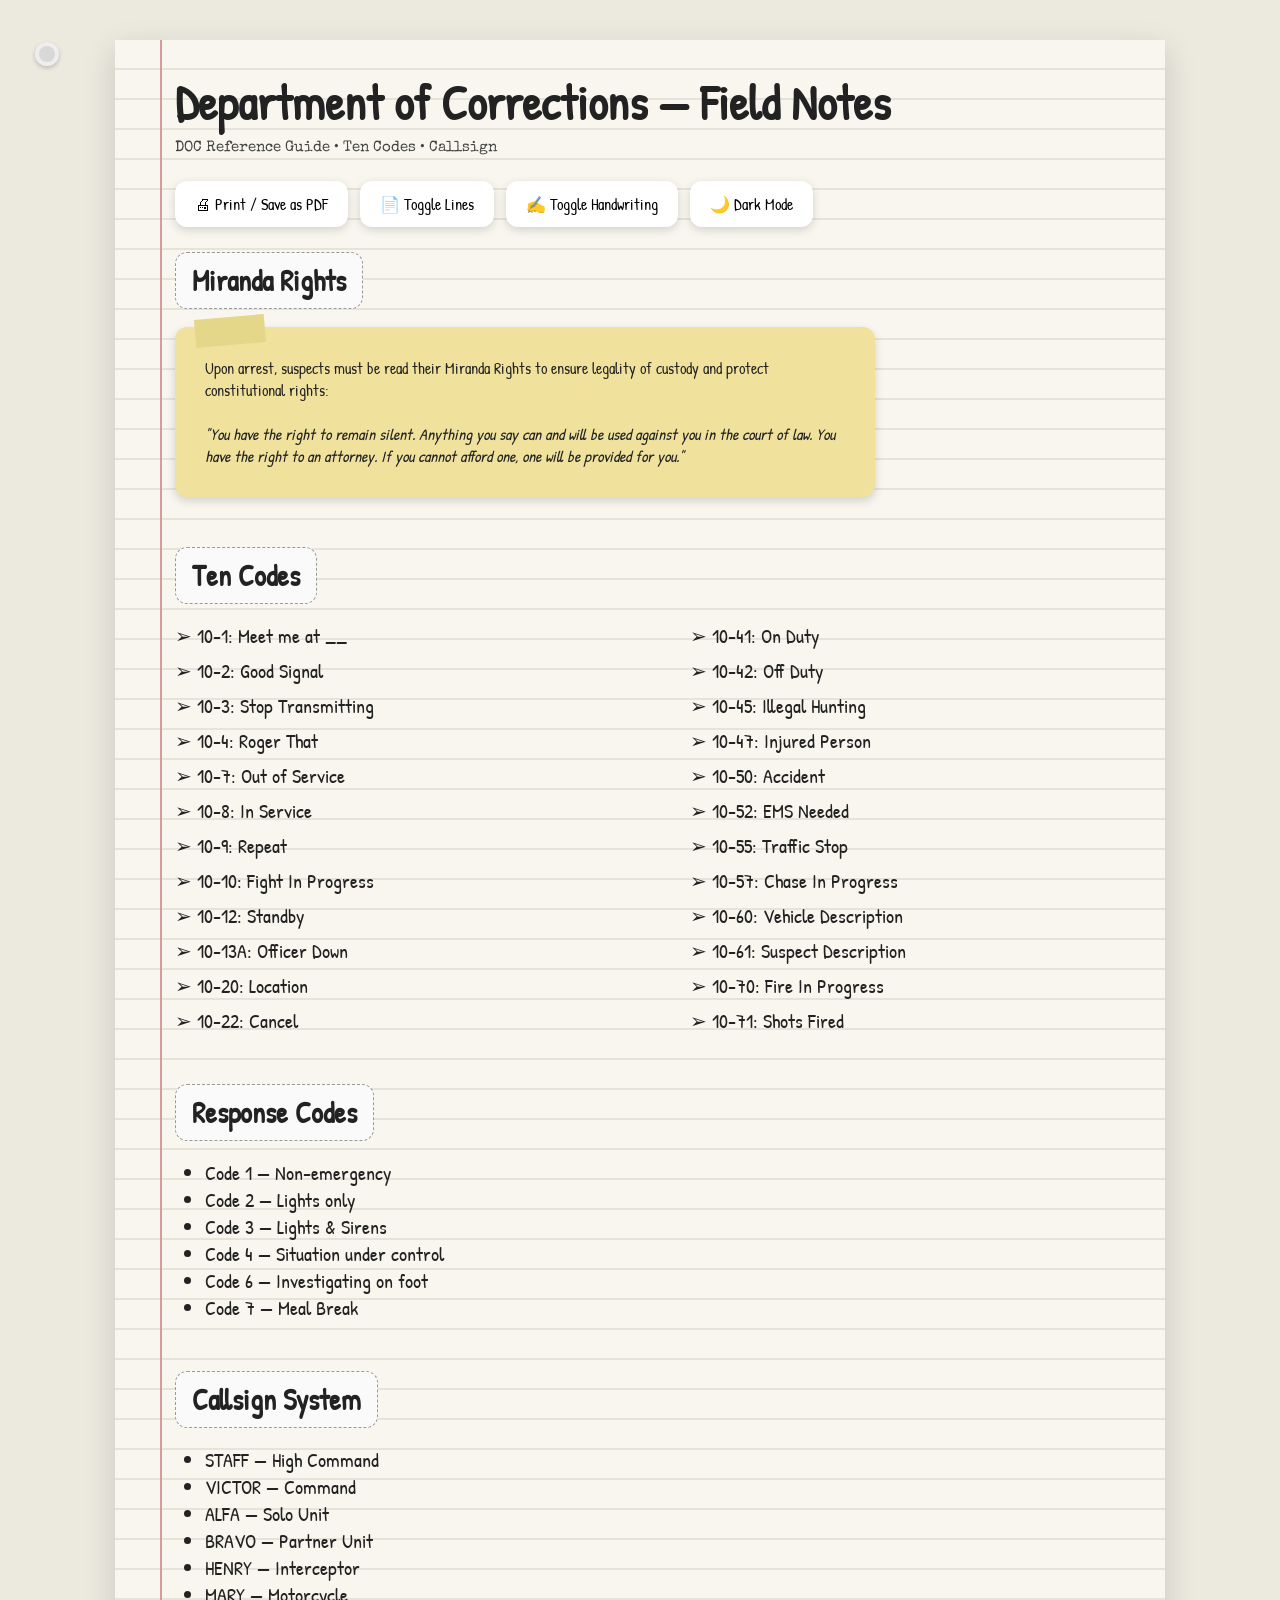
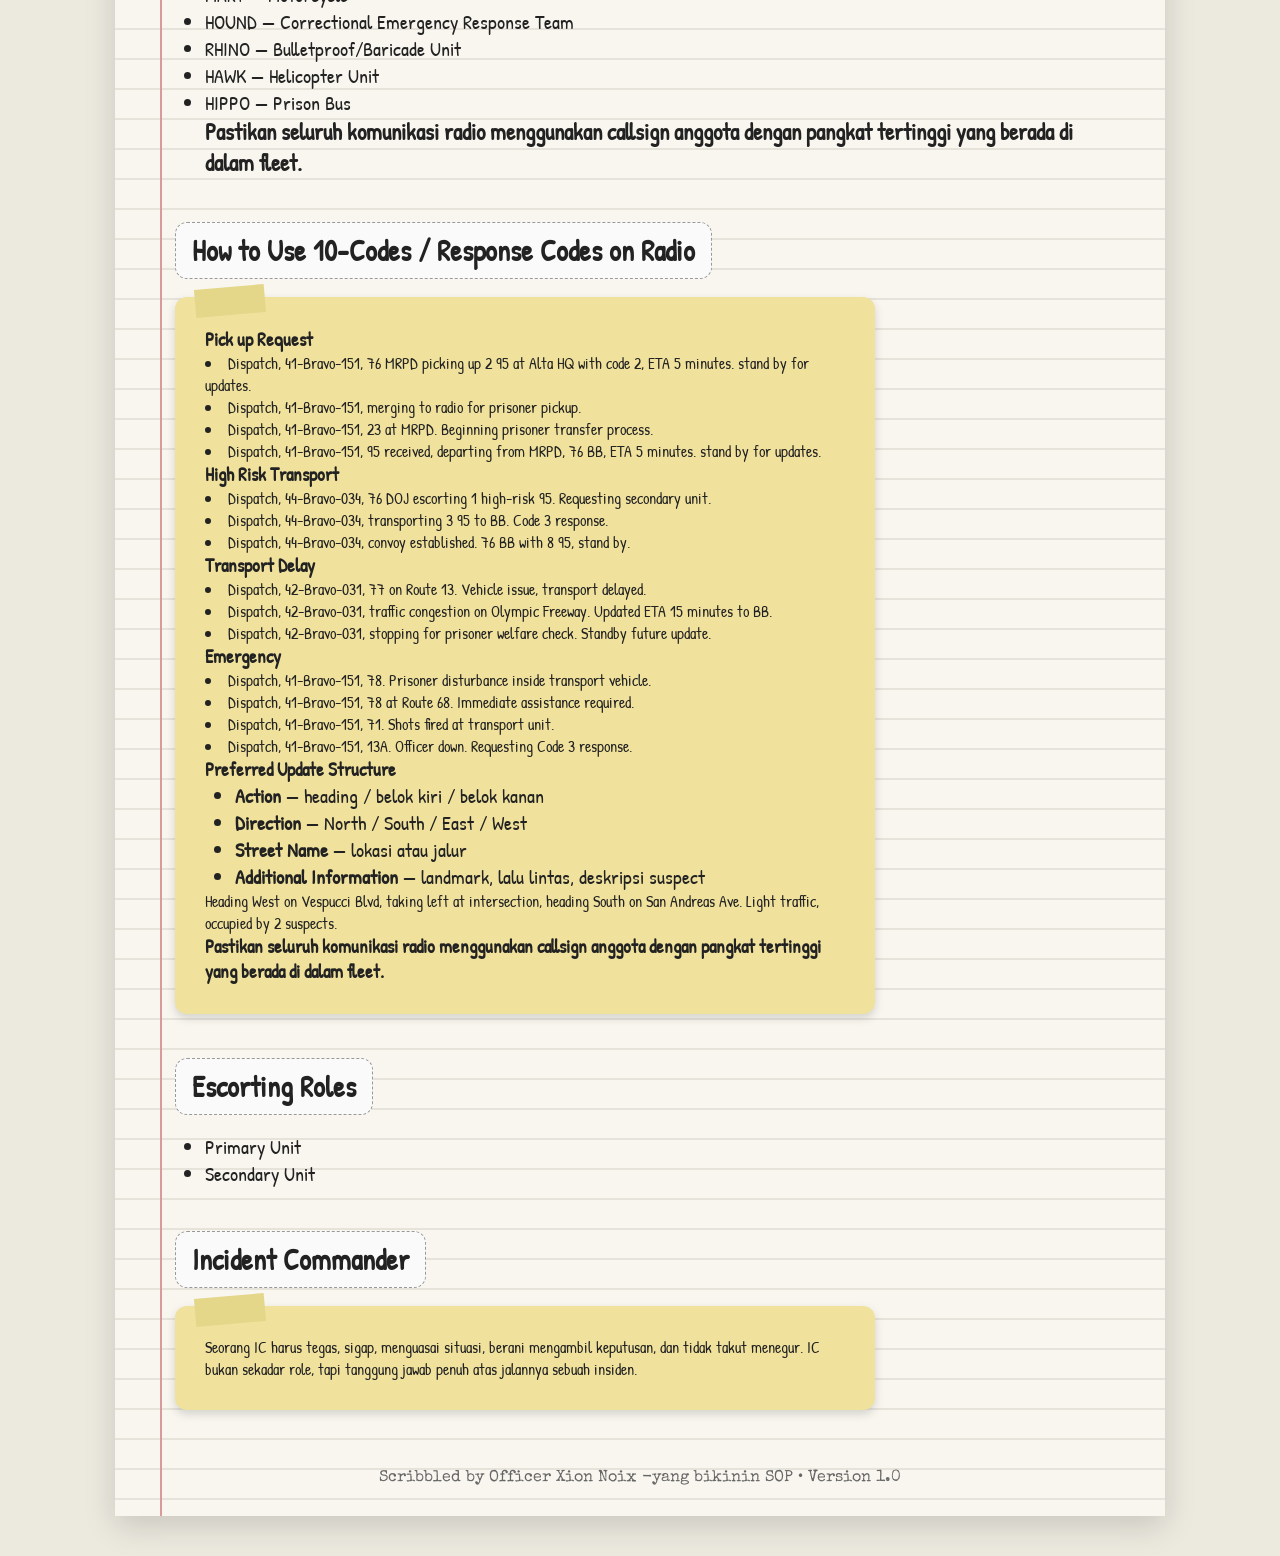
==== commit 884326a3: "Remove prisoner escorting details from index.html Removed prisoner escorting information from the lo" ====
--- a/index.html
+++ b/index.html
@@ -35,6 +35,10 @@
 
 <button id="toggleFont">
 ✍ Toggle Handwriting
+</button>
+
+<button id="toggleDark">
+🌙 Dark Mode
 </button>
 
 </div>
@@ -154,11 +158,6 @@
 <li>Dispatch, 41-Bravo-151, 95 received, departing from MRPD, 76 BB, ETA 5 minutes. stand by for updates.</li>
 </div>
 
-<h3>Escorting Prisoners to Bolingbroke</h3>
-<div class="code">
-Dispatch, 41-Bravo-151, 76 BB escorting 2 95 at Alta HQ with code 3, ETA 5 minutes. stand by for updates.
-</div>
-
 <h3>High Risk Transport</h3>
 <div class="code">
 <li>Dispatch, 44-Bravo-034, 76 DOJ escorting 1 high-risk 95. Requesting secondary unit.</li>
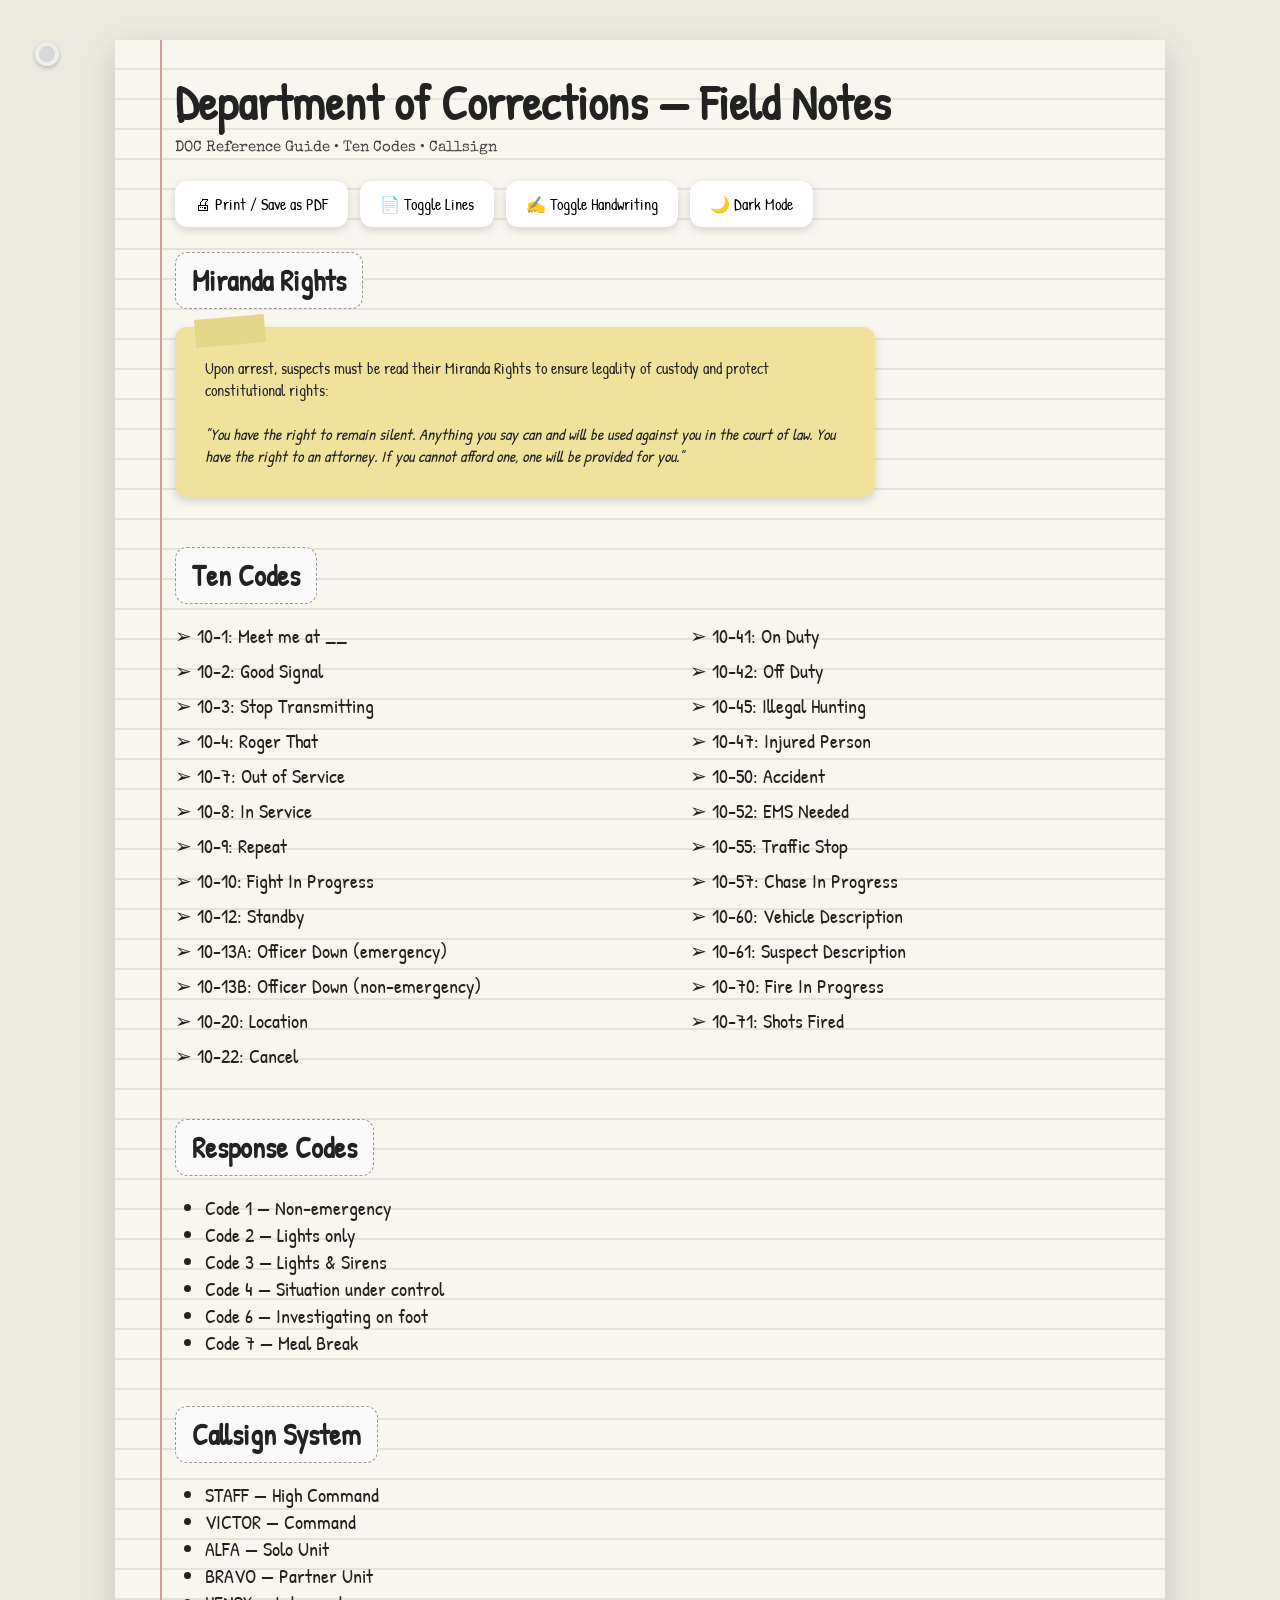
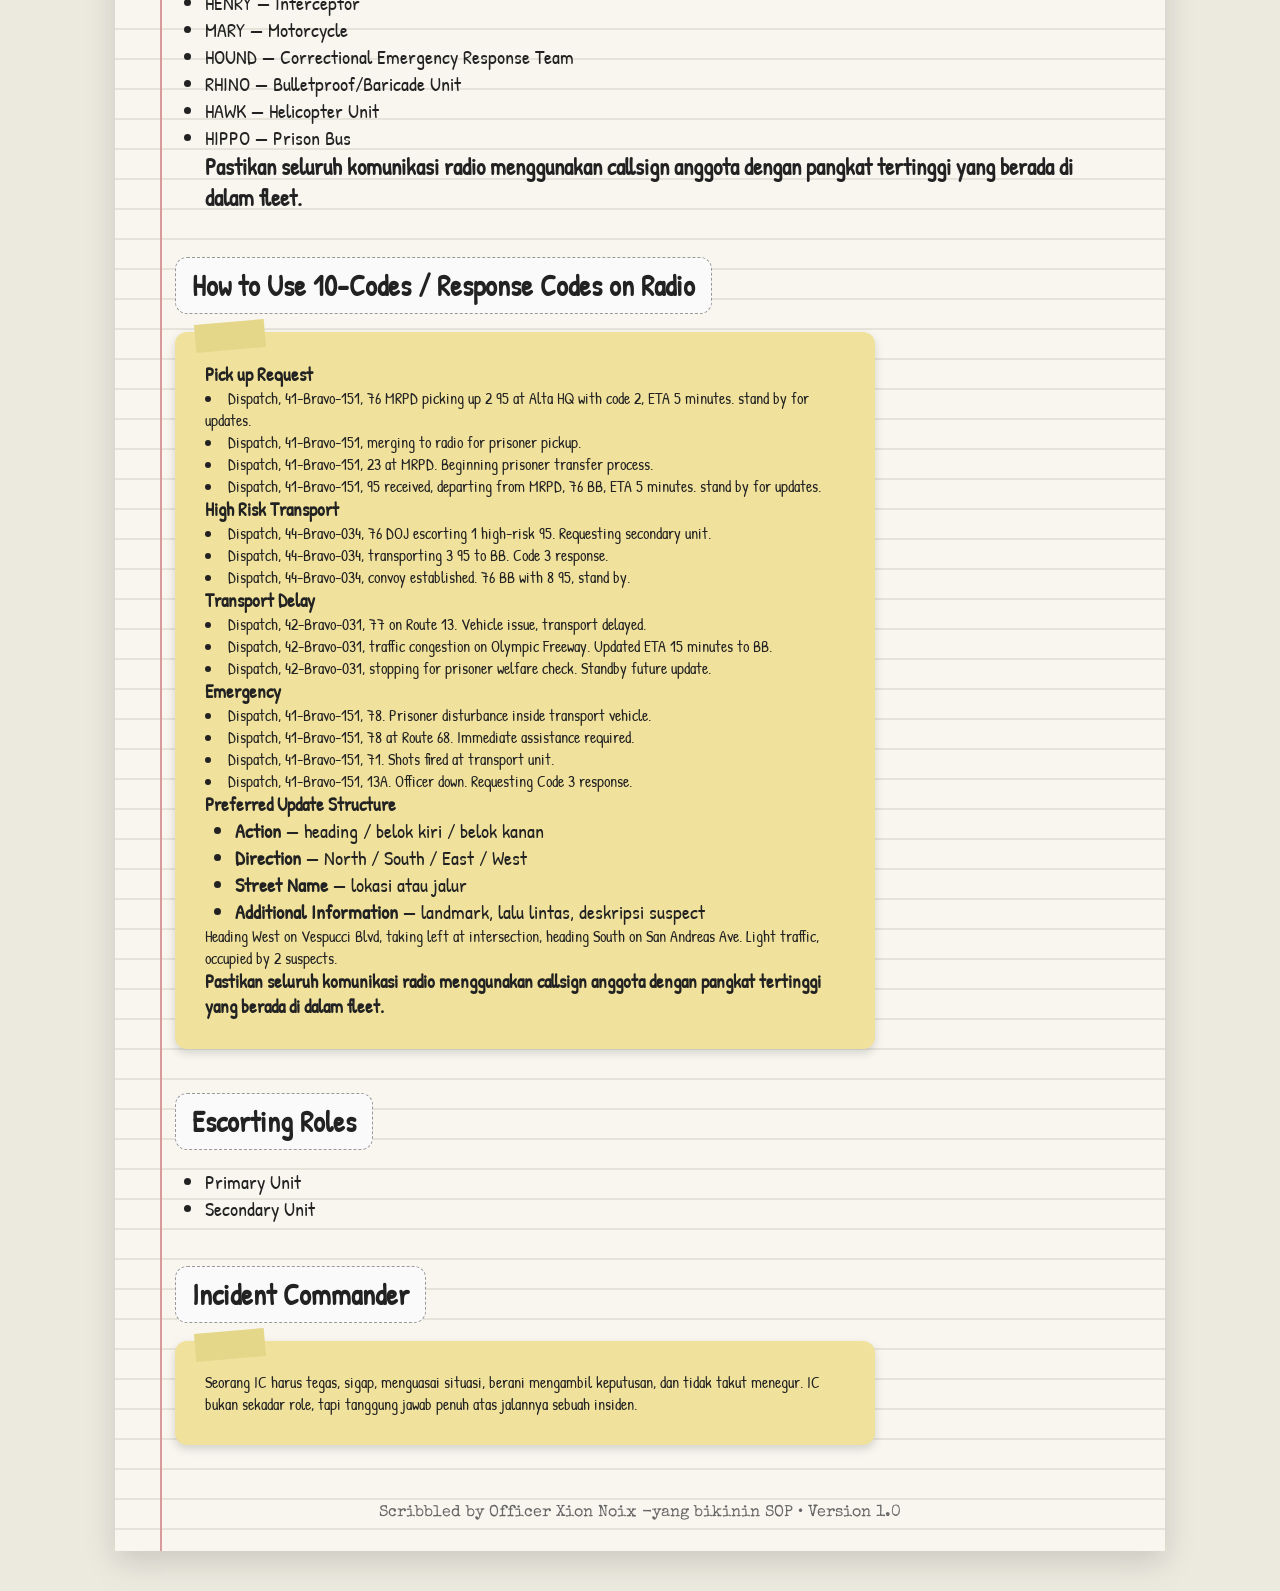
==== commit 481b83fe: "update 10 codes" ====
--- a/index.html
+++ b/index.html
@@ -98,14 +98,16 @@
 <div>➢ 10-12: Standby</div>
 <div>➢ 10-60: Vehicle Description</div>
 
-<div>➢ 10-13A: Officer Down</div>
+<div>➢ 10-13A: Officer Down (emergency)</div>
 <div>➢ 10-61: Suspect Description</div>
 
+<div>➢ 10-13B: Officer Down (non-emergency)</div>
+<div>➢ 10-70: Fire In Progress</div>
+
 <div>➢ 10-20: Location</div>
-<div>➢ 10-70: Fire In Progress</div>
+<div>➢ 10-71: Shots Fired</div>
 
 <div>➢ 10-22: Cancel</div>
-<div>➢ 10-71: Shots Fired</div>
 
 </div>
 
--- a/style.css
+++ b/style.css
@@ -186,3 +186,88 @@
 font-size:2rem;
 }
 }
+
+body.dark-mode{
+    background:#111827;
+    color:#e5e7eb;
+}
+
+body.dark-mode .paper{
+
+    background:
+    repeating-linear-gradient(
+        to bottom,
+        #1f2937 0px,
+        #1f2937 28px,
+        #374151 29px,
+        #1f2937 30px
+    );
+
+    box-shadow:
+    0 10px 30px rgba(0,0,0,.6);
+}
+
+body.dark-mode .paper::before{
+    background:#dc2626;
+}
+
+body.dark-mode .paper-hole{
+    background:#4b5563;
+    box-shadow:
+    inset 0 0 0 4px #6b7280,
+    0 2px 4px rgba(0,0,0,.5);
+}
+
+body.dark-mode h1{
+    color:#f9fafb;
+}
+
+body.dark-mode .subtitle{
+    color:#9ca3af;
+}
+
+body.dark-mode h2{
+    background:#374151;
+    color:#f9fafb;
+    border:1px dashed #6b7280;
+}
+
+body.dark-mode .toolbar button{
+    background:#374151;
+    color:white;
+    box-shadow:none;
+}
+
+body.dark-mode .toolbar button:hover{
+    background:#4b5563;
+}
+
+body.dark-mode .sticky-note{
+    background:#4b3f1d;
+    color:#fef3c7;
+}
+
+body.dark-mode .sticky-note::before{
+    background:#5c4d20;
+}
+
+body.dark-mode ul,
+body.dark-mode li,
+body.dark-mode p,
+body.dark-mode div{
+    color:#e5e7eb;
+}
+
+body.dark-mode blockquote{
+    background:#3f3310;
+    color:#fef3c7;
+    border-left:5px solid #facc15;
+}
+
+body.dark-mode footer{
+    color:#9ca3af;
+}
+
+body.dark-mode .code{
+    color:#f3f4f6;
+}
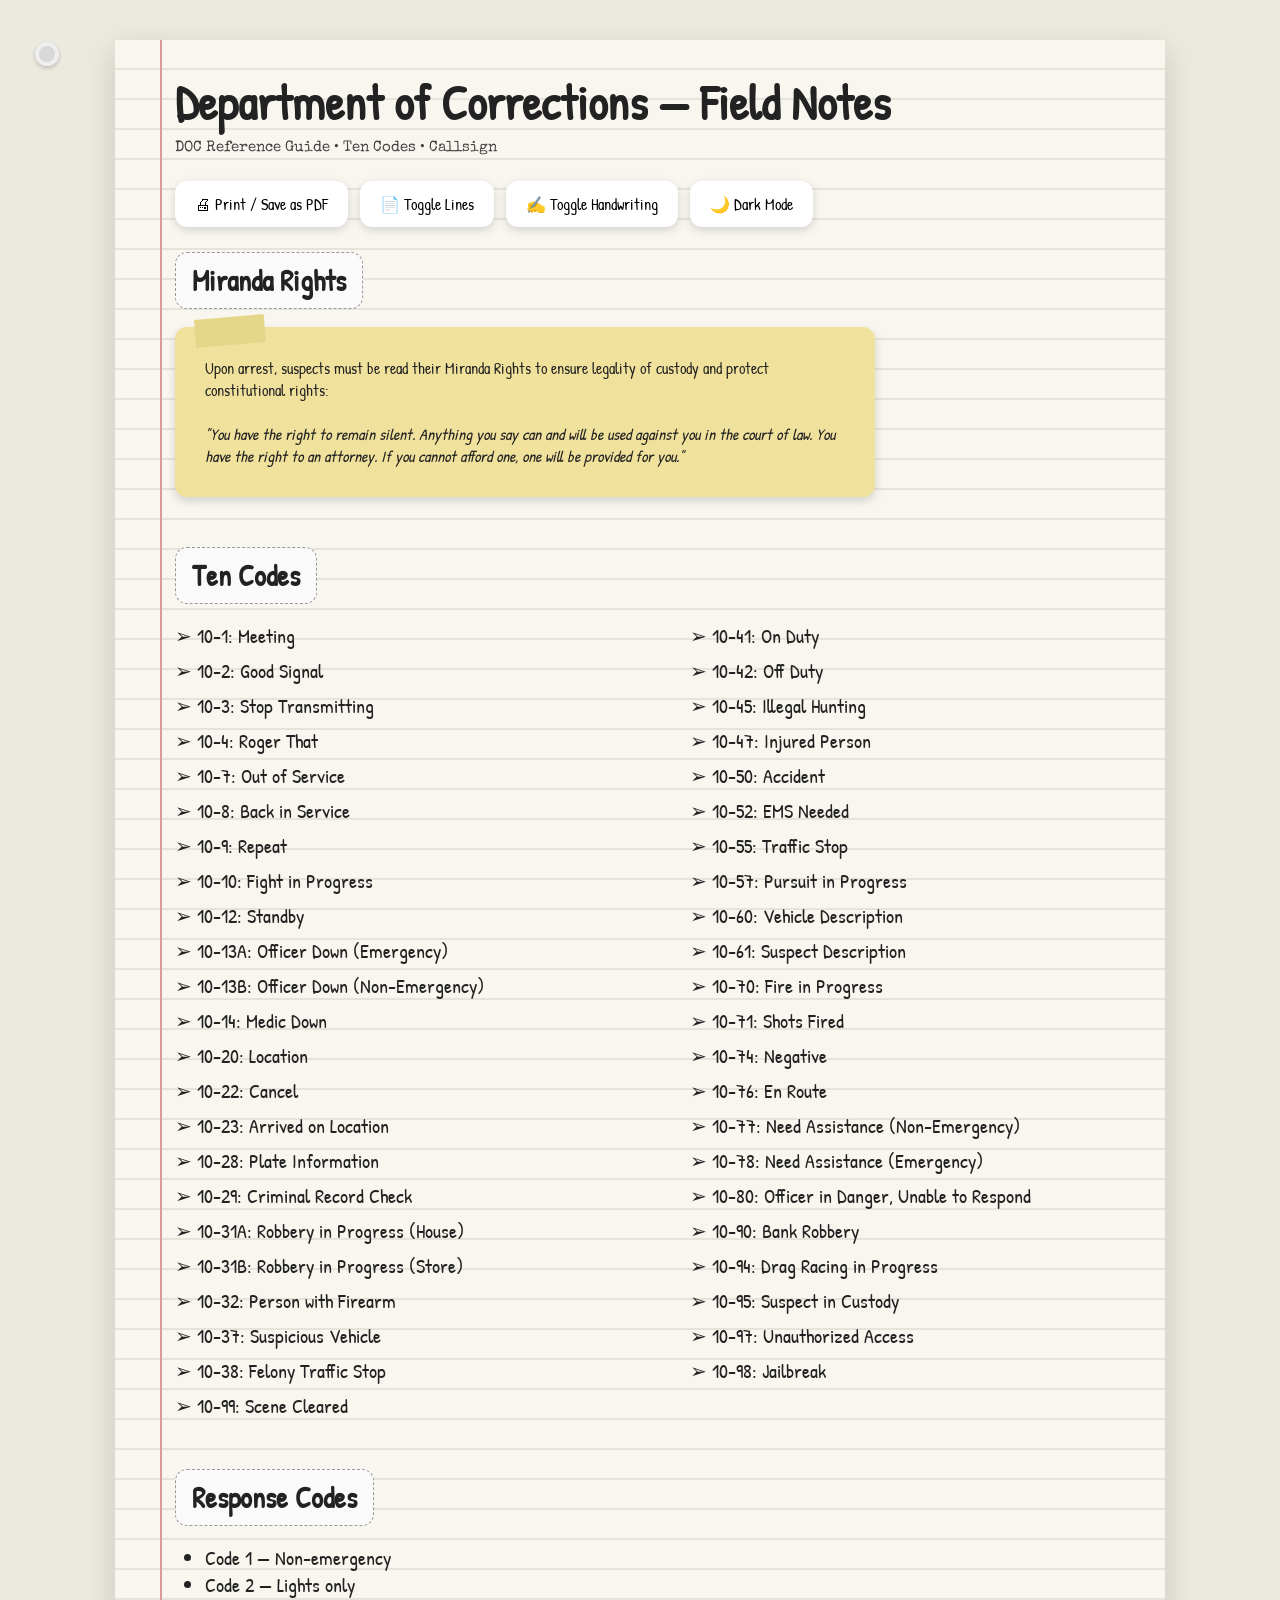
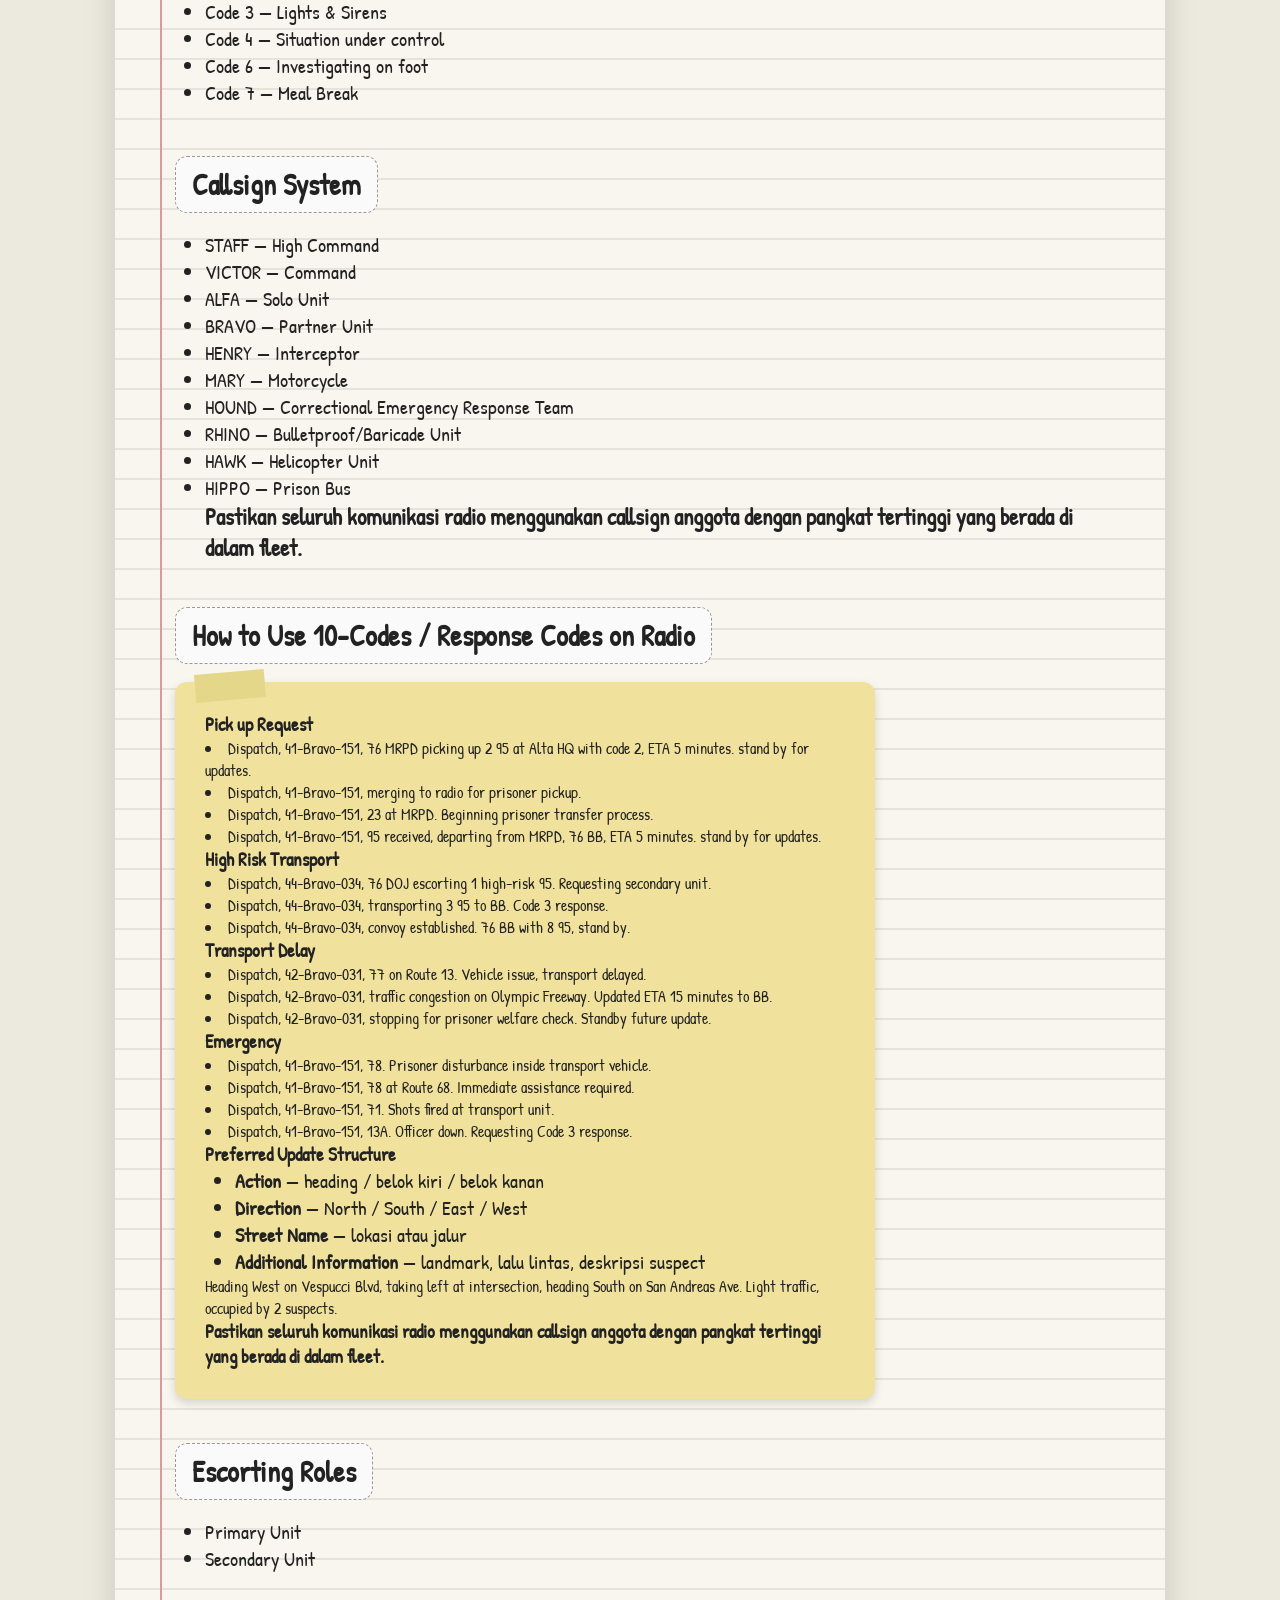
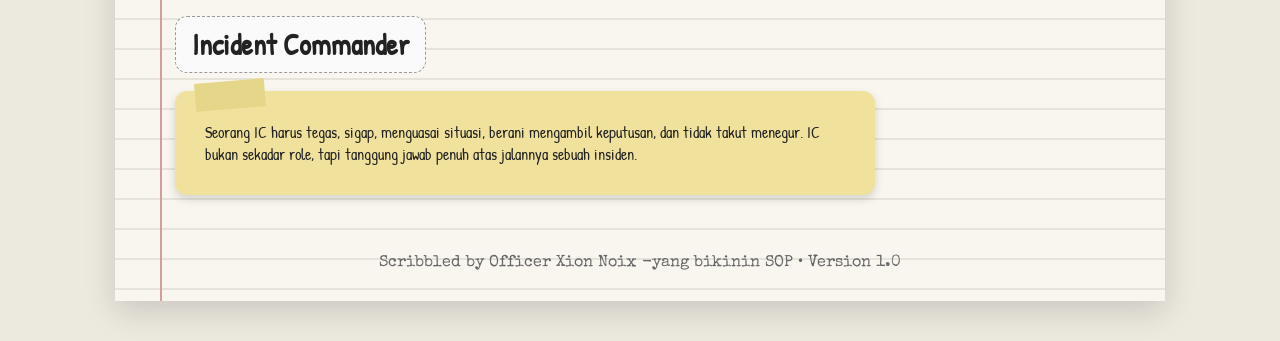
==== commit 7d00aa9e: "Revise police codes for consistency and clarity Updated various codes for clarity and consistency." ====
--- a/index.html
+++ b/index.html
@@ -71,7 +71,7 @@
 
 <div class="codes">
 
-<div>➢ 10-1: Meet me at __</div>
+<div>➢ 10-1: Meeting</div>
 <div>➢ 10-41: On Duty</div>
 
 <div>➢ 10-2: Good Signal</div>
@@ -86,29 +86,58 @@
 <div>➢ 10-7: Out of Service</div>
 <div>➢ 10-50: Accident</div>
 
-<div>➢ 10-8: In Service</div>
+<div>➢ 10-8: Back in Service</div>
 <div>➢ 10-52: EMS Needed</div>
 
 <div>➢ 10-9: Repeat</div>
 <div>➢ 10-55: Traffic Stop</div>
 
-<div>➢ 10-10: Fight In Progress</div>
-<div>➢ 10-57: Chase In Progress</div>
+<div>➢ 10-10: Fight in Progress</div>
+<div>➢ 10-57: Pursuit in Progress</div>
 
 <div>➢ 10-12: Standby</div>
 <div>➢ 10-60: Vehicle Description</div>
 
-<div>➢ 10-13A: Officer Down (emergency)</div>
+<div>➢ 10-13A: Officer Down (Emergency)</div>
 <div>➢ 10-61: Suspect Description</div>
 
-<div>➢ 10-13B: Officer Down (non-emergency)</div>
-<div>➢ 10-70: Fire In Progress</div>
+<div>➢ 10-13B: Officer Down (Non-Emergency)</div>
+<div>➢ 10-70: Fire in Progress</div>
+
+<div>➢ 10-14: Medic Down</div>
+<div>➢ 10-71: Shots Fired</div>
 
 <div>➢ 10-20: Location</div>
-<div>➢ 10-71: Shots Fired</div>
+<div>➢ 10-74: Negative</div>
 
 <div>➢ 10-22: Cancel</div>
-
+<div>➢ 10-76: En Route</div>
+
+<div>➢ 10-23: Arrived on Location</div>
+<div>➢ 10-77: Need Assistance (Non-Emergency)</div>
+
+<div>➢ 10-28: Plate Information</div>
+<div>➢ 10-78: Need Assistance (Emergency)</div>
+
+<div>➢ 10-29: Criminal Record Check</div>
+<div>➢ 10-80: Officer in Danger, Unable to Respond</div>
+
+<div>➢ 10-31A: Robbery in Progress (House)</div>
+<div>➢ 10-90: Bank Robbery</div>
+
+<div>➢ 10-31B: Robbery in Progress (Store)</div>
+<div>➢ 10-94: Drag Racing in Progress</div>
+
+<div>➢ 10-32: Person with Firearm</div>
+<div>➢ 10-95: Suspect in Custody</div>
+
+<div>➢ 10-37: Suspicious Vehicle</div>
+<div>➢ 10-97: Unauthorized Access</div>
+
+<div>➢ 10-38: Felony Traffic Stop</div>
+<div>➢ 10-98: Jailbreak</div>
+
+<div>➢ 10-99: Scene Cleared</div>
 </div>
 
 </section>
